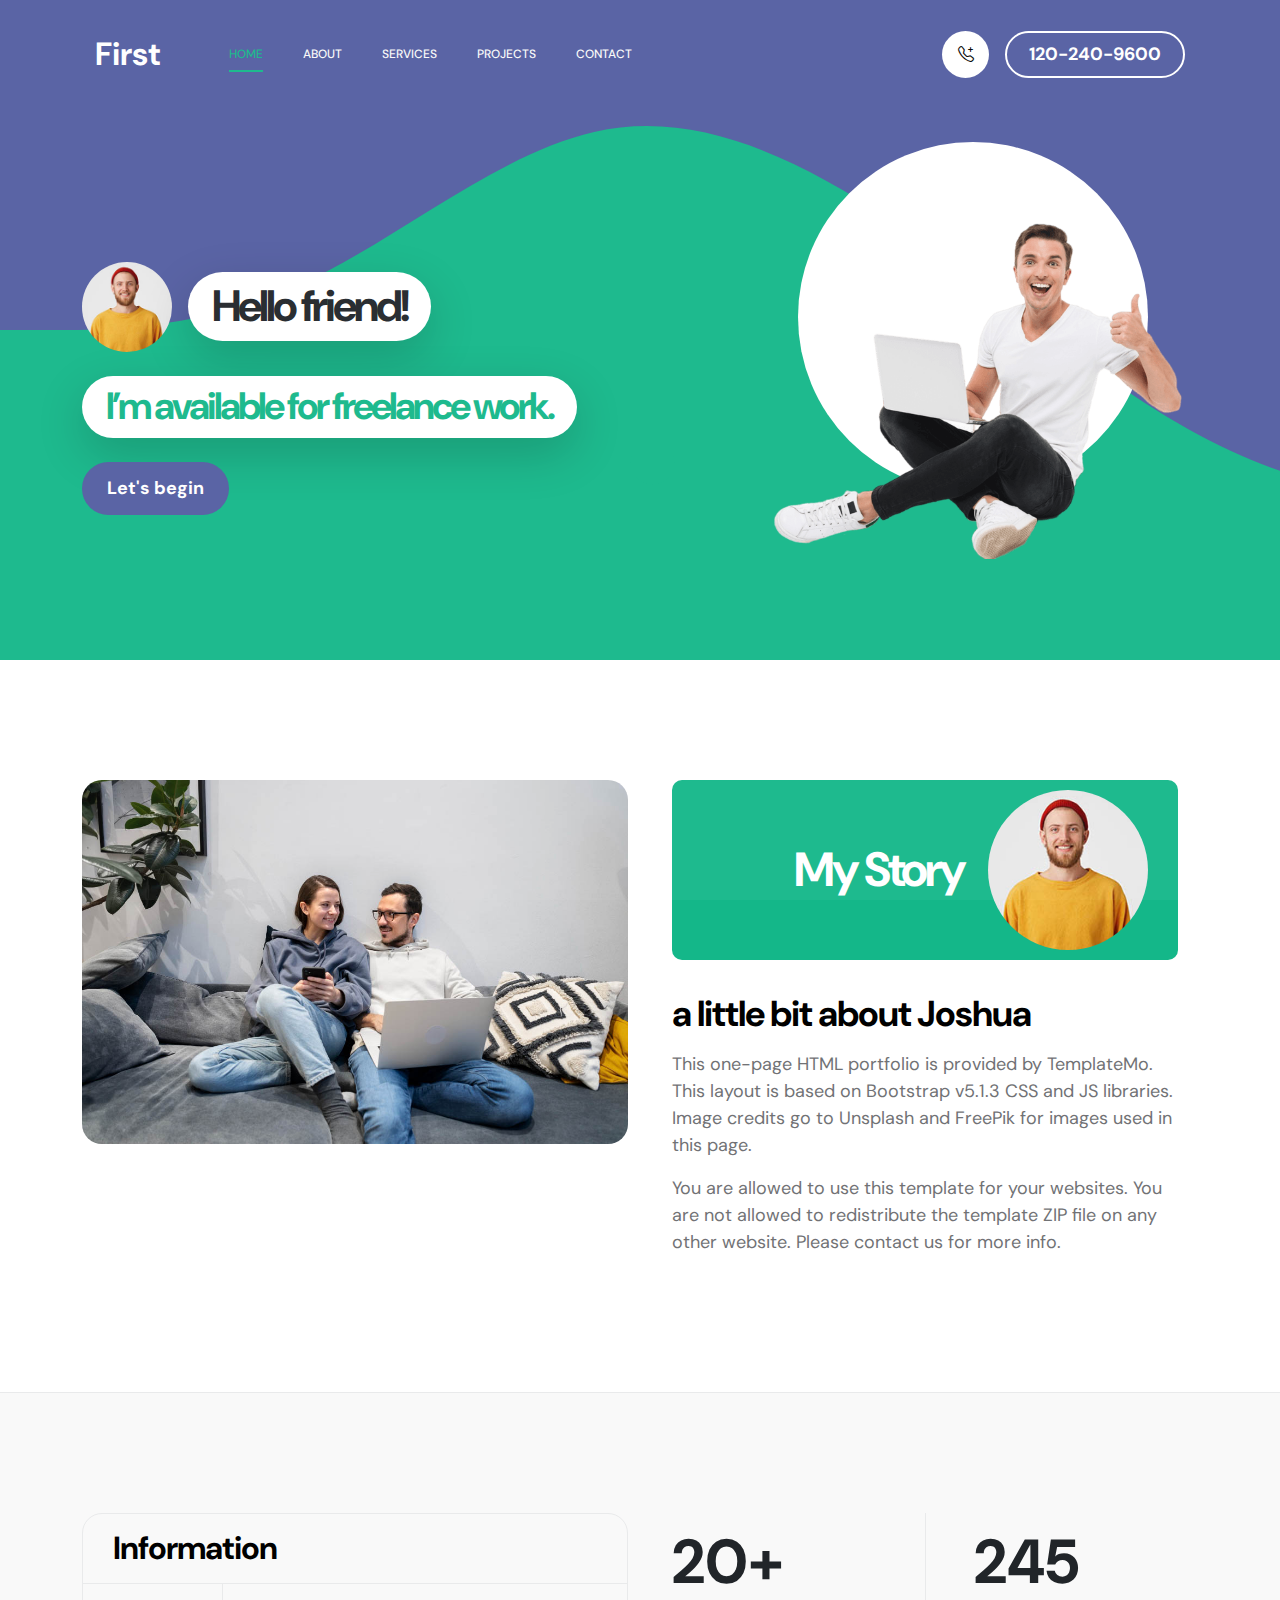
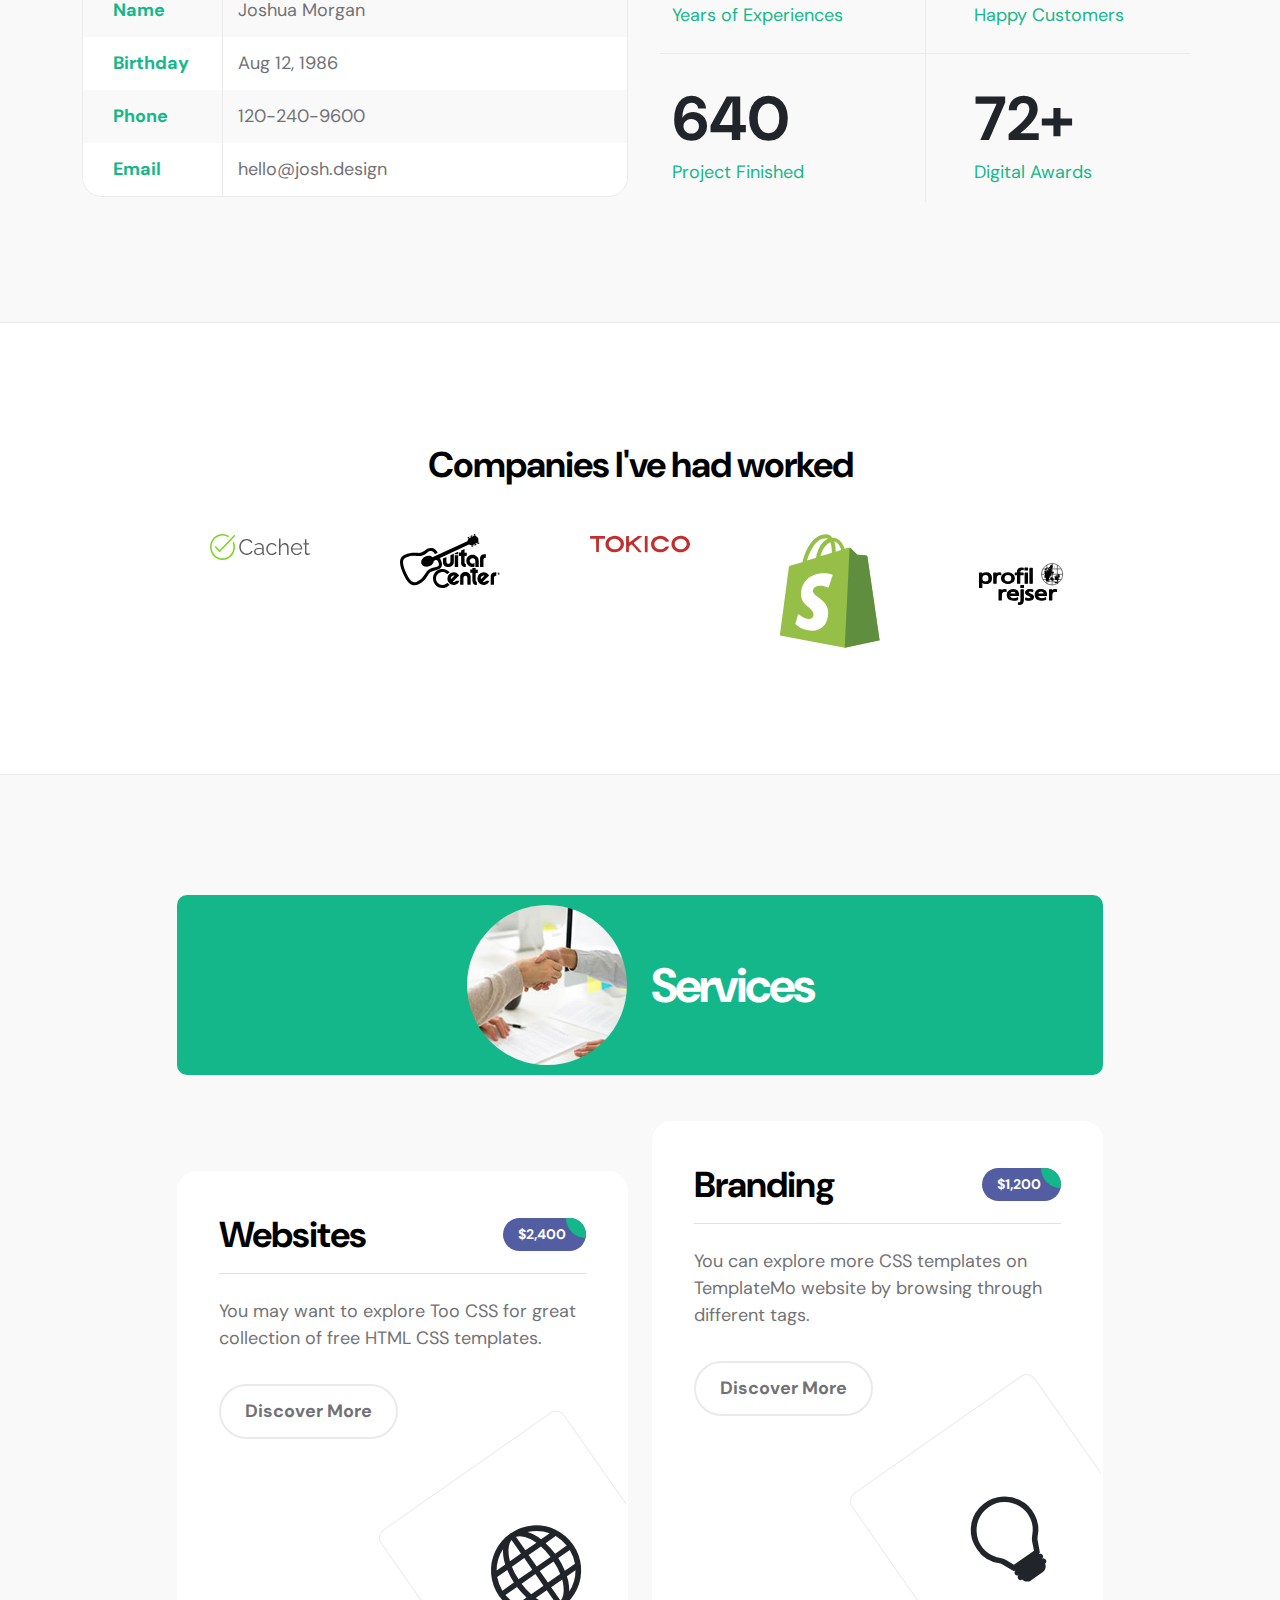
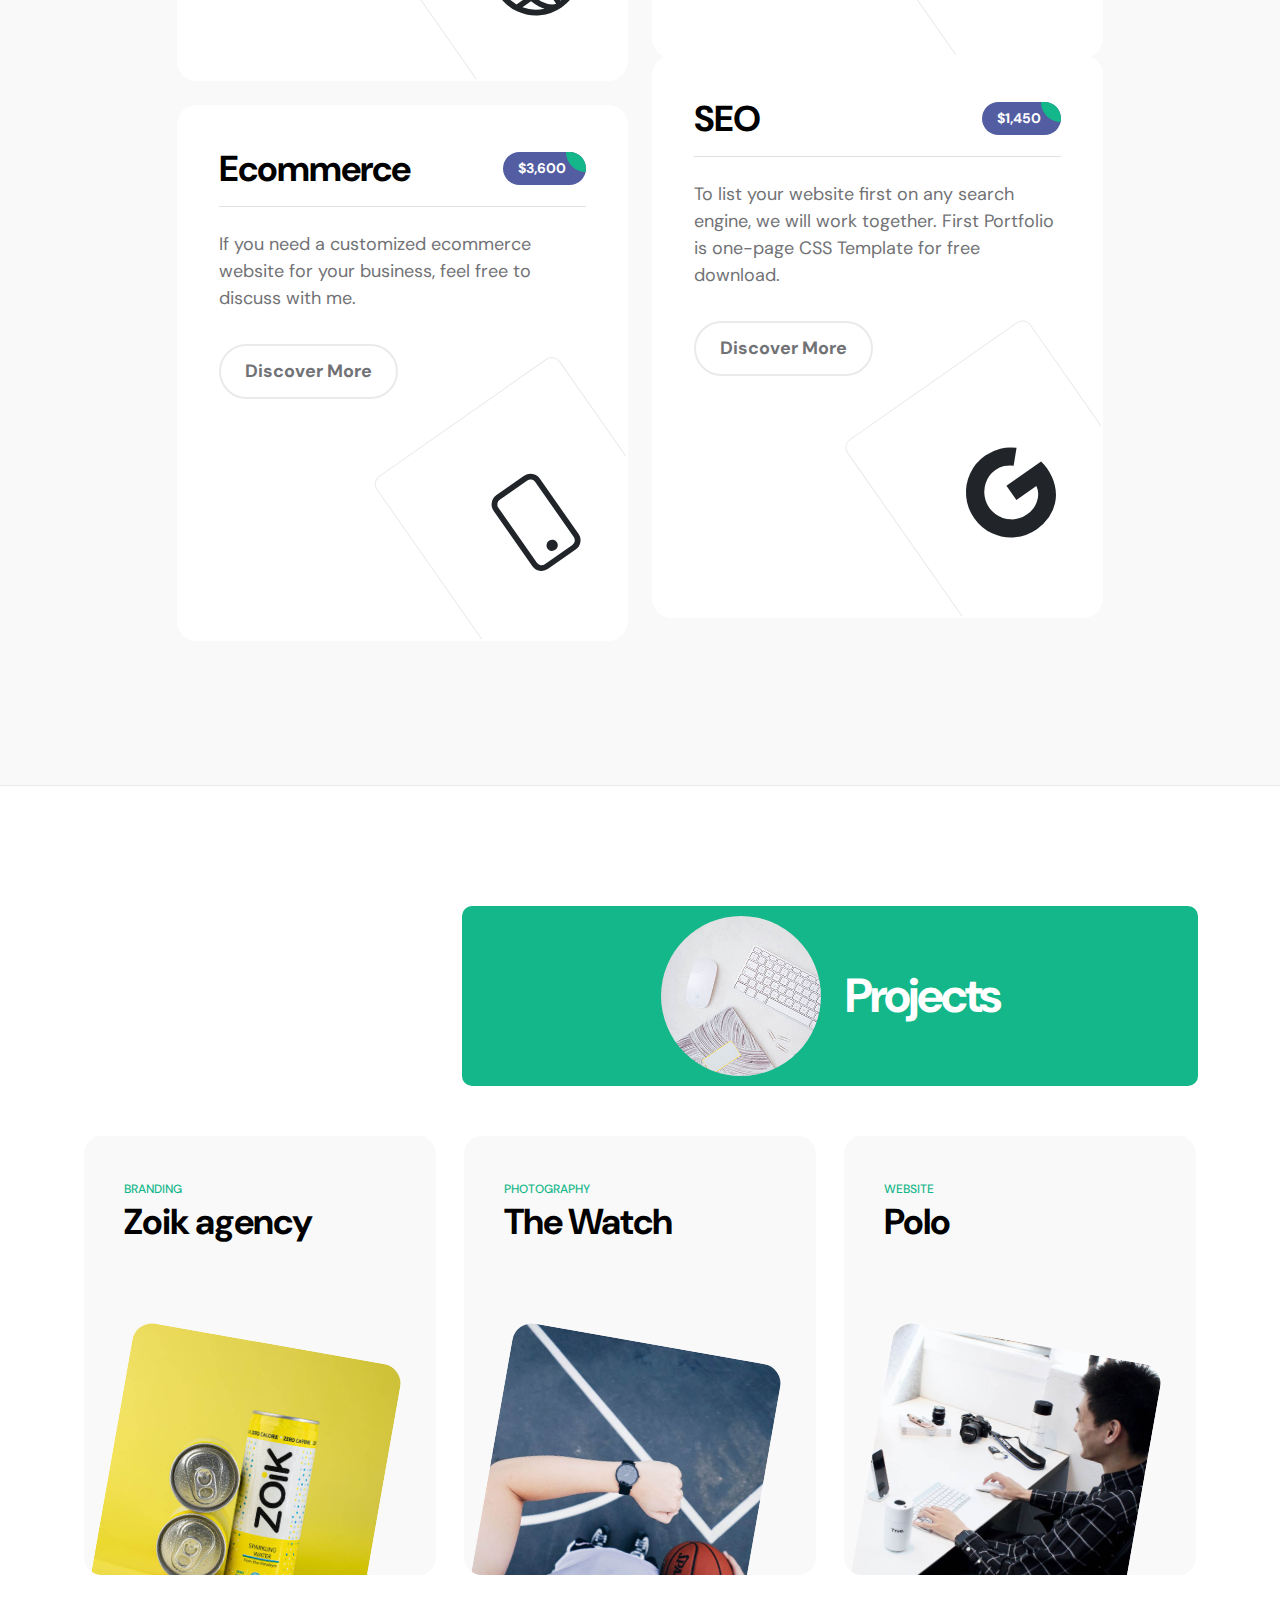
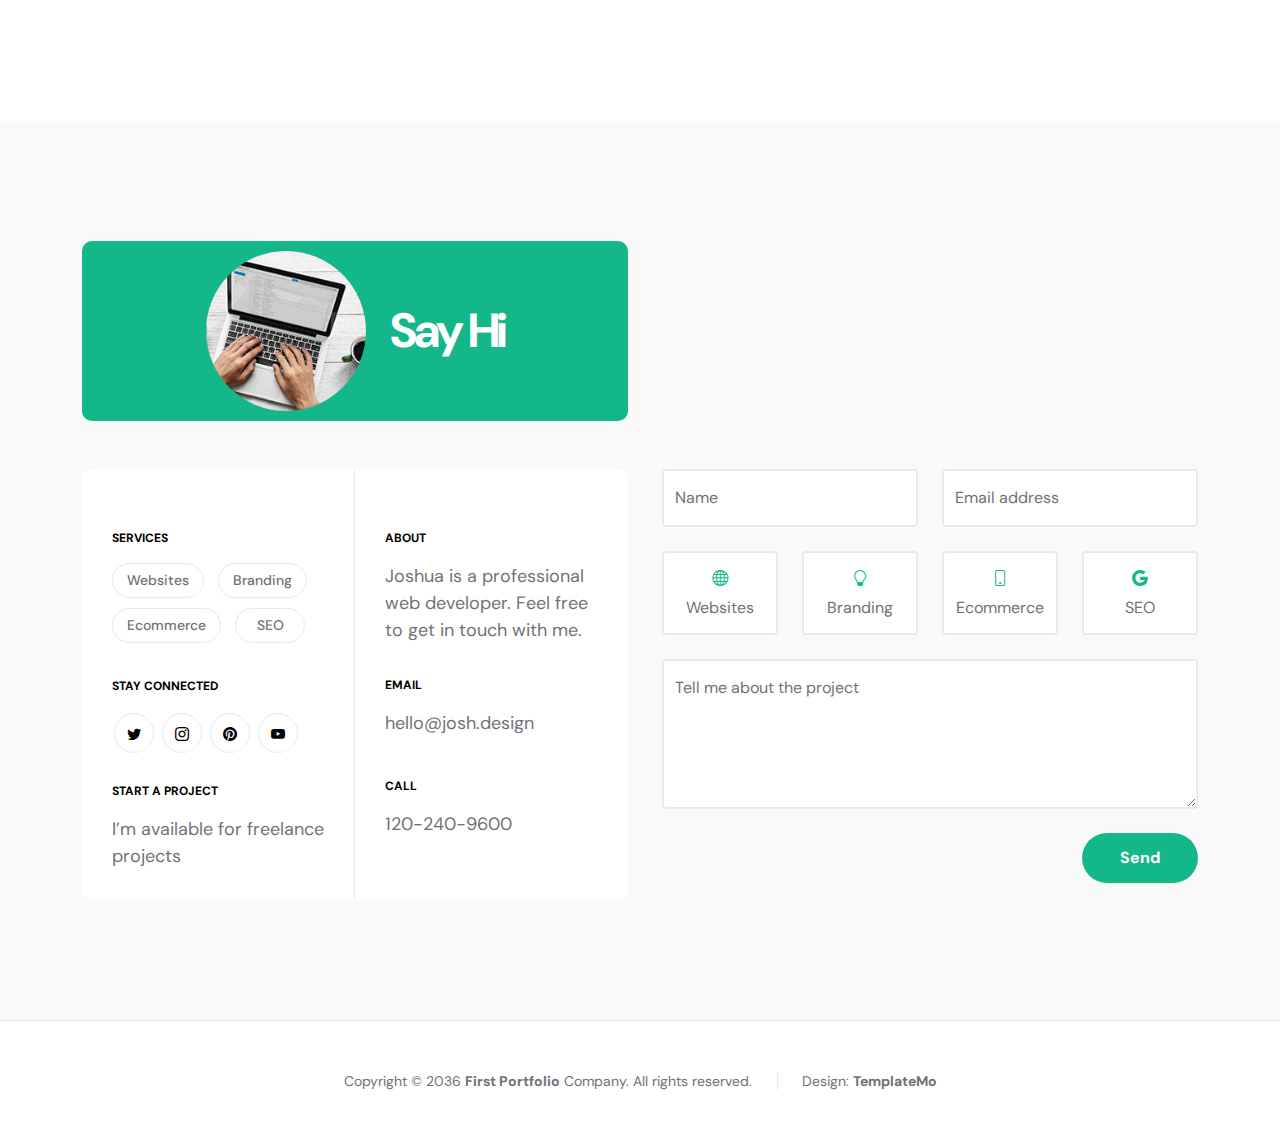
==== index.html @ 058a1290 "initial push" ====
<!doctype html>
<html lang="en">
    <head>
        <meta charset="utf-8">
        <meta name="viewport" content="width=device-width, initial-scale=1">

        <meta name="description" content="">
        <meta name="author" content="TemplateMo">

        <title>First Portfolio Bootstrap 5 Theme</title>

        <!-- CSS FILES -->
        <link rel="preconnect" href="https://fonts.googleapis.com">
        
        <link rel="preconnect" href="https://fonts.gstatic.com" crossorigin>
        
        <link href="https://fonts.googleapis.com/css2?family=DM+Sans:wght@400;500;700&display=swap" rel="stylesheet">

        <link href="css/bootstrap.min.css" rel="stylesheet">

        <link href="css/bootstrap-icons.css" rel="stylesheet">

        <link href="css/magnific-popup.css" rel="stylesheet">

        <link href="css/templatemo-first-portfolio-style.css" rel="stylesheet">
        
<!--

TemplateMo 578 First Portfolio

https://templatemo.com/tm-578-first-portfolio

-->
    </head>
    
    <body>

        <section class="preloader">
            <div class="spinner">
                <span class="spinner-rotate"></span>    
            </div>
        </section>

        <nav class="navbar navbar-expand-lg">
            <div class="container">

                <button class="navbar-toggler" type="button" data-bs-toggle="collapse" data-bs-target="#navbarNav" aria-controls="navbarNav" aria-expanded="false" aria-label="Toggle navigation">
                    <span class="navbar-toggler-icon"></span>
                </button>

                <a href="index.html" class="navbar-brand mx-auto mx-lg-0">First</a>

                <div class="d-flex align-items-center d-lg-none">
                    <i class="navbar-icon bi-telephone-plus me-3"></i>
                    <a class="custom-btn btn" href="#section_5">
                        120-240-9600
                    </a>
                </div>

                <div class="collapse navbar-collapse" id="navbarNav">
                    <ul class="navbar-nav ms-lg-5">
                        <li class="nav-item">
                            <a class="nav-link click-scroll" href="#section_1">Home</a>
                        </li>

                        <li class="nav-item">
                            <a class="nav-link click-scroll" href="#section_2">About</a>
                        </li>

                        <li class="nav-item">
                            <a class="nav-link click-scroll" href="#section_3">Services</a>
                        </li>

                        <li class="nav-item">
                            <a class="nav-link click-scroll" href="#section_4">Projects</a>
                        </li>

                        <li class="nav-item">
                            <a class="nav-link click-scroll" href="#section_5">Contact</a>
                        </li>
                    </ul>

                    <div class="d-lg-flex align-items-center d-none ms-auto">
                        <i class="navbar-icon bi-telephone-plus me-3"></i>
                        <a class="custom-btn btn" href="#section_5">
                            120-240-9600
                        </a>
                    </div>
                </div>

            </div>
        </nav>

        <main>

            <section class="hero d-flex justify-content-center align-items-center" id="section_1">
                <div class="container">
                    <div class="row">

                        <div class="col-lg-7 col-12">
                            <div class="hero-text">
                                <div class="hero-title-wrap d-flex align-items-center mb-4">
                                    <img src="images/happy-bearded-young-man.jpg" class="avatar-image avatar-image-large img-fluid" alt="">

                                    <h1 class="hero-title ms-3 mb-0">Hello friend!</h1>
                                </div>

                                <h2 class="mb-4">I’m available for freelance work.</h2>
                                <p class="mb-4"><a class="custom-btn btn custom-link" href="#section_2">Let's begin</a></p>
                            </div>
                        </div>

                        <div class="col-lg-5 col-12 position-relative">
                            <div class="hero-image-wrap"></div>
                            <img src="images/portrait-happy-excited-man-holding-laptop-computer.png" class="hero-image img-fluid" alt="">
                        </div>

                    </div>
                </div>

                <svg xmlns="http://www.w3.org/2000/svg" viewBox="0 0 1440 320"><path fill="#535da1" fill-opacity="1" d="M0,160L24,160C48,160,96,160,144,138.7C192,117,240,75,288,64C336,53,384,75,432,106.7C480,139,528,181,576,208C624,235,672,245,720,240C768,235,816,213,864,186.7C912,160,960,128,1008,133.3C1056,139,1104,181,1152,202.7C1200,224,1248,224,1296,197.3C1344,171,1392,117,1416,90.7L1440,64L1440,0L1416,0C1392,0,1344,0,1296,0C1248,0,1200,0,1152,0C1104,0,1056,0,1008,0C960,0,912,0,864,0C816,0,768,0,720,0C672,0,624,0,576,0C528,0,480,0,432,0C384,0,336,0,288,0C240,0,192,0,144,0C96,0,48,0,24,0L0,0Z"></path></svg>
            </section>


            <section class="about section-padding" id="section_2">
                <div class="container">
                    <div class="row">

                        <div class="col-lg-6 col-12">
                            <img src="images/couple-working-from-home-together-sofa.jpg" class="about-image img-fluid" alt="">
                        </div>

                        <div class="col-lg-6 col-12 mt-5 mt-lg-0">
                            <div class="about-thumb">

                                <div class="section-title-wrap d-flex justify-content-end align-items-center mb-4">
                                    <h2 class="text-white me-4 mb-0">My Story</h2>

                                    <img src="images/happy-bearded-young-man.jpg" class="avatar-image img-fluid" alt="">
                                </div>

                                <h3 class="pt-2 mb-3">a little bit about Joshua</h3>

                                <p>This one-page HTML portfolio is provided by <a href="https://templatemo.com" target="_blank">TemplateMo</a>. This layout is based on Bootstrap v5.1.3 CSS and JS libraries. Image credits go to <a href="https://unsplash.com" target="_blank">Unsplash</a> and <a href="https://freepik.com" target="_blank">FreePik</a> for images used in this page.</p>

                                <p>You are allowed to use this template for your websites. You are not allowed to redistribute the template ZIP file on any other website. Please <a href="https://templatemo.com/contact" target="_blank">contact us</a> for more info.</p>
                            </div>
                        </div>

                    </div>
                </div>
            </section>

            <section class="featured section-padding">
                <div class="container">
                    <div class="row">

                        <div class="col-lg-6 col-12">
                            <div class="profile-thumb">
                                <div class="profile-title">
                                    <h4 class="mb-0">Information</h4>
                                </div>

                                <div class="profile-body">
                                    <p>
                                        <span class="profile-small-title">Name</span> 
                                        <span>Joshua Morgan</span>
                                    </p>

                                    <p>
                                        <span class="profile-small-title">Birthday</span> 
                                        <span>Aug 12, 1986</span>
                                    </p>

                                    <p>
                                        <span class="profile-small-title">Phone</span> 
                                         <span><a href="tel: 305-240-9671">120-240-9600</a></span>
                                    </p>

                                    <p>
                                        <span class="profile-small-title">Email</span> 
                                        <span><a href="mailto:hello@josh.design">hello@josh.design</a></span>
                                    </p>
                                </div>
                            </div>
                        </div>

                        <div class="col-lg-6 col-12 mt-5 mt-lg-0">
                            <div class="about-thumb">
                                <div class="row">
                                    <div class="col-lg-6 col-6 featured-border-bottom py-2">
                                        <strong class="featured-numbers">20+</strong>

                                        <p class="featured-text">Years of Experiences</p>
                                    </div>

                                    <div class="col-lg-6 col-6 featured-border-start featured-border-bottom ps-5 py-2">
                                        <strong class="featured-numbers">245</strong>

                                        <p class="featured-text">Happy Customers</p>
                                    </div>

                                    <div class="col-lg-6 col-6 pt-4">
                                        <strong class="featured-numbers">640</strong>

                                        <p class="featured-text">Project Finished</p>
                                    </div>

                                    <div class="col-lg-6 col-6 featured-border-start ps-5 pt-4">
                                        <strong class="featured-numbers">72+</strong>

                                        <p class="featured-text">Digital Awards</p>
                                    </div>
                                </div>
                            </div>
                        </div>

                    </div>
                </div>
            </section>


            <section class="clients section-padding">
                <div class="container">
                    <div class="row align-items-center">

                        <div class="col-lg-12 col-12">
                            <h3 class="text-center mb-5">Companies I've had worked</h3>
                        </div>

                        <div class="col-lg-2 col-4 ms-auto clients-item-height">
                            <img src="images/clients/cachet.svg" class="clients-image img-fluid" alt="">
                        </div>

                        <div class="col-lg-2 col-4 clients-item-height">
                            <img src="images/clients/guitar-center.svg" class="clients-image img-fluid" alt="">
                        </div>

                        <div class="col-lg-2 col-4 clients-item-height">
                            <img src="images/clients/tokico.svg" class="clients-image img-fluid" alt="">
                        </div>

                        <div class="col-lg-2 col-4 clients-item-height">
                            <img src="images/clients/shopify.svg" class="clients-image img-fluid" alt="">
                        </div>

                        <div class="col-lg-2 col-4 me-auto clients-item-height">
                            <img src="images/clients/profil-rejser.svg" class="clients-image img-fluid" alt="">
                        </div>

                    </div>
                </div>
            </section>


            <section class="services section-padding" id="section_3">
                <div class="container">
                    <div class="row">

                        <div class="col-lg-10 col-12 mx-auto">
                            <div class="section-title-wrap d-flex justify-content-center align-items-center mb-5">
                                <img src="images/handshake-man-woman-after-signing-business-contract-closeup.jpg" class="avatar-image img-fluid" alt="">

                                <h2 class="text-white ms-4 mb-0">Services</h2>
                            </div>

                            <div class="row pt-lg-5">
                                <div class="col-lg-6 col-12">
                                    <div class="services-thumb">
                                        <div class="d-flex flex-wrap align-items-center border-bottom mb-4 pb-3">
                                            <h3 class="mb-0">Websites</h3>

                                            <div class="services-price-wrap ms-auto">
                                                <p class="services-price-text mb-0">$2,400</p>
                                                <div class="services-price-overlay"></div>
                                            </div>
                                        </div>

                                        <p>You may want to explore Too CSS for great collection of free HTML CSS templates.</p>

                                        <a href="#" class="custom-btn custom-border-btn btn mt-3">Discover More</a>

                                        <div class="services-icon-wrap d-flex justify-content-center align-items-center">
                                            <i class="services-icon bi-globe"></i>
                                        </div>
                                    </div>
                                </div>

                                <div class="col-lg-6 col-12">
                                    <div class="services-thumb services-thumb-up">
                                        <div class="d-flex flex-wrap align-items-center border-bottom mb-4 pb-3">
                                            <h3 class="mb-0">Branding</h3>

                                            <div class="services-price-wrap ms-auto">
                                                <p class="services-price-text mb-0">$1,200</p>
                                                <div class="services-price-overlay"></div>
                                            </div>
                                        </div>

                                        <p>You can explore more CSS templates on TemplateMo website by browsing through different tags.</p>

                                        <a href="#" class="custom-btn custom-border-btn btn mt-3">Discover More</a>

                                        <div class="services-icon-wrap d-flex justify-content-center align-items-center">
                                            <i class="services-icon bi-lightbulb"></i>
                                        </div>
                                    </div>
                                </div>

                                <div class="col-lg-6 col-12">
                                    <div class="services-thumb">
                                        <div class="d-flex flex-wrap align-items-center border-bottom mb-4 pb-3">
                                            <h3 class="mb-0">Ecommerce</h3>

                                            <div class="services-price-wrap ms-auto">
                                                <p class="services-price-text mb-0">$3,600</p>
                                                <div class="services-price-overlay"></div>
                                            </div>
                                        </div>

                                        <p>If you need a customized ecommerce website for your business, feel free to discuss with me.</p>

                                        <a href="#" class="custom-btn custom-border-btn btn mt-3">Discover More</a>

                                        <div class="services-icon-wrap d-flex justify-content-center align-items-center">
                                            <i class="services-icon bi-phone"></i>
                                        </div>
                                    </div>
                                </div>

                                <div class="col-lg-6 col-12">
                                    <div class="services-thumb services-thumb-up">
                                        <div class="d-flex flex-wrap align-items-center border-bottom mb-4 pb-3">
                                            <h3 class="mb-0">SEO</h3>

                                            <div class="services-price-wrap ms-auto">
                                                <p class="services-price-text mb-0">$1,450</p>
                                                <div class="services-price-overlay"></div>
                                            </div>
                                        </div>

                                        <p>To list your website first on any search engine, we will work together. First Portfolio is one-page CSS Template for free download.</p>

                                        <a href="#" class="custom-btn custom-border-btn btn mt-3">Discover More</a>

                                        <div class="services-icon-wrap d-flex justify-content-center align-items-center">
                                            <i class="services-icon bi-google"></i>
                                        </div>
                                    </div>
                                </div>
                            </div>
                        </div>
                    </div>
                </div>
            </section>


            <section class="projects section-padding" id="section_4">
                <div class="container">
                    <div class="row">

                        <div class="col-lg-8 col-md-8 col-12 ms-auto">
                            <div class="section-title-wrap d-flex justify-content-center align-items-center mb-4">
                                <img src="images/white-desk-work-study-aesthetics.jpg" class="avatar-image img-fluid" alt="">

                                <h2 class="text-white ms-4 mb-0">Projects</h2>
                            </div>
                        </div>

                        <div class="clearfix"></div>

                        <div class="col-lg-4 col-md-6 col-12">
                            <div class="projects-thumb">
                                <div class="projects-info">
                                    <small class="projects-tag">Branding</small>

                                    <h3 class="projects-title">Zoik agency</h3>
                                </div>

                                <a href="images/projects/nikhil-KO4io-eCAXA-unsplash.jpg" class="popup-image">
                                    <img src="images/projects/nikhil-KO4io-eCAXA-unsplash.jpg" class="projects-image img-fluid" alt="">
                                </a>
                            </div>
                        </div>

                        <div class="col-lg-4 col-md-6 col-12">
                            <div class="projects-thumb">
                                <div class="projects-info">
                                    <small class="projects-tag">Photography</small>

                                    <h3 class="projects-title">The Watch</h3>
                                </div>

                                <a href="images/projects/the-5th-IQYR7N67dhM-unsplash.jpg" class="popup-image">
                                    <img src="images/projects/the-5th-IQYR7N67dhM-unsplash.jpg" class="projects-image img-fluid" alt="">
                                </a>
                            </div>
                        </div>

                        <div class="col-lg-4 col-md-6 col-12">
                            <div class="projects-thumb">
                                <div class="projects-info">
                                    <small class="projects-tag">Website</small>

                                    <h3 class="projects-title">Polo</h3>
                                </div>

                                <a href="images/projects/true-agency-9Bjog5FZ-oc-unsplash.jpg" class="popup-image">
                                    <img src="images/projects/true-agency-9Bjog5FZ-oc-unsplash.jpg" class="projects-image img-fluid" alt="">
                                </a>
                            </div>
                        </div>

                    </div>
                </div>
            </section>

            <section class="contact section-padding" id="section_5">
                    <div class="container">
                        <div class="row">

                            <div class="col-lg-6 col-md-8 col-12">
                                <div class="section-title-wrap d-flex justify-content-center align-items-center mb-5">
                                    <img src="images/aerial-view-man-using-computer-laptop-wooden-table.jpg" class="avatar-image img-fluid" alt="">

                                    <h2 class="text-white ms-4 mb-0">Say Hi</h2>
                                </div>
                            </div>

                            <div class="clearfix"></div>

                            <div class="col-lg-3 col-md-6 col-12 pe-lg-0">
                                <div class="contact-info contact-info-border-start d-flex flex-column">
                                    <strong class="site-footer-title d-block mb-3">Services</strong>

                                    <ul class="footer-menu">
                                        <li class="footer-menu-item"><a href="#" class="footer-menu-link">Websites</a></li>

                                        <li class="footer-menu-item"><a href="#" class="footer-menu-link">Branding</a></li>

                                        <li class="footer-menu-item"><a href="#" class="footer-menu-link">Ecommerce</a></li>

                                        <li class="footer-menu-item"><a href="#" class="footer-menu-link">SEO</a></li>
                                    </ul>

                                    <strong class="site-footer-title d-block mt-4 mb-3">Stay connected</strong>

                                    <ul class="social-icon">
                                        <li class="social-icon-item"><a href="https://twitter.com/minthu" class="social-icon-link bi-twitter"></a></li>

                                        <li class="social-icon-item"><a href="#" class="social-icon-link bi-instagram"></a></li>

                                        <li class="social-icon-item"><a href="#" class="social-icon-link bi-pinterest"></a></li>

                                        <li class="social-icon-item"><a href="https://www.youtube.com/templatemo" class="social-icon-link bi-youtube"></a></li>
                                    </ul>

                                    <strong class="site-footer-title d-block mt-4 mb-3">Start a project</strong>

                                    <p class="mb-0">I’m available for freelance projects</p>
                                </div>
                            </div>

                            <div class="col-lg-3 col-md-6 col-12 ps-lg-0">
                                <div class="contact-info d-flex flex-column">
                                    <strong class="site-footer-title d-block mb-3">About</strong>

                                    <p class="mb-2">
                                        Joshua is a professional web developer. Feel free to get in touch with me.
                              </p>

                                    <strong class="site-footer-title d-block mt-4 mb-3">Email</strong>

                                    <p>
                                        <a href="mailto:hello@josh.design">
                                            hello@josh.design
                                        </a>
                                    </p>

                                    <strong class="site-footer-title d-block mt-4 mb-3">Call</strong>

                                    <p class="mb-0">
                                        <a href="tel: 120-240-9600">
                                            120-240-9600
                                        </a>
                                    </p>
                                </div>
                            </div>

                            <div class="col-lg-6 col-12 mt-5 mt-lg-0">
                                <form action="#" method="get" class="custom-form contact-form" role="form">
                                    <div class="row">
                                        <div class="col-lg-6 col-md-6 col-12">
                                            <div class="form-floating">
                                                <input type="text" name="name" id="name" class="form-control" placeholder="Name" required="">
                                                
                                                <label for="floatingInput">Name</label>
                                            </div>
                                        </div>

                                        <div class="col-lg-6 col-md-6 col-12"> 
                                            <div class="form-floating">
                                                <input type="email" name="email" id="email" pattern="[^ @]*@[^ @]*" class="form-control" placeholder="Email address" required="">
                                                
                                                <label for="floatingInput">Email address</label>
                                            </div>
                                        </div>

                                        <div class="col-lg-3 col-md-6 col-6">
                                            <div class="form-check form-check-inline">
                                                <input name="website" type="checkbox" class="form-check-input" id="inlineCheckbox1" value="1">

                                                <label class="form-check-label" for="inlineCheckbox1">
                                                    <i class="bi-globe form-check-icon"></i>
                                                    <span class="form-check-label-text">Websites</span>
                                                </label>
                                          </div>
                                        </div>

                                        <div class="col-lg-3 col-md-6 col-6">
                                            <div class="form-check form-check-inline">
                                                <input name="branding" type="checkbox" class="form-check-input" id="inlineCheckbox2" value="1">

                                                <label class="form-check-label" for="inlineCheckbox2">
                                                    <i class="bi-lightbulb form-check-icon"></i>
                                                    <span class="form-check-label-text">Branding</span>
                                                </label>
                                            </div>
                                        </div>

                                        <div class="col-lg-3 col-md-6 col-6">
                                            <div class="form-check form-check-inline">
                                                <input name="ecommerce" type="checkbox" class="form-check-input" id="inlineCheckbox3" value="1">

                                                <label class="form-check-label" for="inlineCheckbox3">
                                                    <i class="bi-phone form-check-icon"></i>
                                                    <span class="form-check-label-text">Ecommerce</span>
                                                </label>
                                            </div>
                                        </div>

                                        <div class="col-lg-3 col-md-6 col-6">
                                            <div class="form-check form-check-inline me-0">
                                                <input name="seo" type="checkbox" class="form-check-input" id="inlineCheckbox4" value="1">

                                                <label class="form-check-label" for="inlineCheckbox4">
                                                    <i class="bi-google form-check-icon"></i>
                                                    <span class="form-check-label-text">SEO</span>
                                                </label>
                                            </div>
                                        </div>

                                        <div class="col-lg-12 col-12">
                                            <div class="form-floating">
                                                <textarea class="form-control" id="message" name="message" placeholder="Tell me about the project"></textarea>
                                                
                                                <label for="floatingTextarea">Tell me about the project</label>
                                            </div>
                                        </div>

                                        <div class="col-lg-3 col-12 ms-auto">
                                            <button type="submit" class="form-control">Send</button>
                                        </div>

                                    </div>
                                </form>
                            </div>

                        </div>
                    </div>
                </div>
            </section>

        </main>

        <footer class="site-footer">
            <div class="container">
                <div class="row">

                    <div class="col-lg-12 col-12">
                        <div class="copyright-text-wrap">
                            <p class="mb-0">
                                <span class="copyright-text">Copyright © 2036 <a href="#">First Portfolio</a> Company. All rights reserved.</span>
                                Design: 
                                <a rel="sponsored" href="https://templatemo.com" target="_blank">TemplateMo</a>
                            </p>
                        </div>
                    </div>

                </div>
            </div>
        </footer>

        <!-- JAVASCRIPT FILES -->
        <script src="js/jquery.min.js"></script>
        <script src="js/bootstrap.min.js"></script>
        <script src="js/jquery.sticky.js"></script>
        <script src="js/click-scroll.js"></script>
        <script src="js/jquery.magnific-popup.min.js"></script>
        <script src="js/magnific-popup-options.js"></script>
        <script src="js/custom.js"></script>

    </body>
</html>
---- css/templatemo-first-portfolio-style.css ----
/*

TemplateMo 578 First Portfolio

https://templatemo.com/tm-578-first-portfolio

*/


/*---------------------------------------
  CUSTOM PROPERTIES ( VARIABLES )             
-----------------------------------------*/
:root {
  --white-color:                  #ffffff;
  --primary-color:                #535da1;
  --secondary-color:              #14B789;
  --section-bg-color:             #f9f9f9;
  --dark-color:                   #000000;
  --p-color:                      #717275;
  --border-color:                 #e9eaeb;
  --featured-border-color:        #727aab;

  --body-font-family:             'DM Sans', sans-serif;

  --h1-font-size:                 62px;
  --h2-font-size:                 48px;
  --h3-font-size:                 36px;
  --h4-font-size:                 32px;
  --h5-font-size:                 24px;
  --h6-font-size:                 22px;
  --p-font-size:                  18px;
  --menu-font-size:               12px;
  --copyright-font-size:          14px;

  --border-radius-large:          100px;
  --border-radius-medium:         20px;
  --border-radius-small:          10px;

  --font-weight-normal:           400;
  --font-weight-medium:           500;
  --font-weight-bold:             700;
}

body {
    background: var(--white-color);
    font-family: var(--body-font-family); 
}


/*---------------------------------------
  TYPOGRAPHY               
-----------------------------------------*/

h2,
h3,
h4,
h5,
h6 {
  color: var(--dark-color);
}

h1,
h2,
h3,
h4,
h5,
h6 {
  font-weight: var(--font-weight-bold);
  letter-spacing: -1px;
}

h1 {
  font-size: var(--h1-font-size);
  letter-spacing: -3px;
}

h2 {
  font-size: var(--h2-font-size);
  color: var(--secondary-color);
  letter-spacing: -3px;
}

h3 {
  font-size: var(--h3-font-size);
}

h4 {
  font-size: var(--h4-font-size);
}

h5 {
  font-size: var(--h5-font-size);
  line-height: normal;
}

h6 {
  font-size: var(--h6-font-size);
}

p {
  color: var(--p-color);
  font-size: var(--p-font-size);
  font-weight: var(--font-weight-normal);
}

ul li {
  color: var(--p-color);
  font-size: var(--p-font-size);
  font-weight: var(--font-weight-normal);
}

a, 
button {
  touch-action: manipulation;
  transition: all 0.3s;
}

a {
  color: var(--p-color);
  text-decoration: none;
}

a:hover {
  color: var(--secondary-color);
}

::selection {
  background: var(--secondary-color);
  color: var(--white-color);
}

::-moz-selection {
  background: var(--secondary-color);
  color: var(--white-color);
}

.section-padding {
  padding-top: 120px;
  padding-bottom: 120px;
}

b,
strong {
  font-weight: var(--font-weight-bold);
}

.section-title-wrap {
  background: var(--secondary-color);
  border-radius: var(--border-radius-small);
  padding: 10px 30px;
}


/*---------------------------------------
  AVATAR IMAGE               
-----------------------------------------*/
.avatar-image {
  border-radius: var(--border-radius-large);
  width: 160px;
  height: 160px;
  object-fit: cover;
}

.avatar-image-large {
  width: 90.4px;
  height: 90.4px;
}


/*---------------------------------------
  PRE LOADER               
-----------------------------------------*/
.preloader {
  position: fixed;
  top: 0;
  left: 0;
  width: 100%;
  height: 100%;
  z-index: 99999;
  display: flex;
  flex-flow: row nowrap;
  justify-content: center;
  align-items: center;
  background: none repeat scroll 0 0 var(--white-color);
}

.spinner {
  border: 1px solid transparent;
  border-radius: var(--border-radius-small);
  position: relative;
}

.spinner:before {
  content: '';
  box-sizing: border-box;
  position: absolute;
  top: 50%;
  left: 50%;
  width: 45px;
  height: 45px;
  margin-top: -10px;
  margin-left: -10px;
  border-radius: 50%;
  border: 1px solid var(--border-color);
  border-top-color: var(--white-color);
  animation: spinner .9s linear infinite;
}

@-webkit-@keyframes spinner {
  to {transform: rotate(360deg);
  }
}

@keyframes spinner {
  to {transform: rotate(360deg);}
}


/*---------------------------------------
  CUSTOM ICON               
-----------------------------------------*/
.navbar-icon {
  background: var(--white-color);
  border-radius: var(--border-radius-large);
  color: var(--dark-color);
  width: 47px;
  height: 47px;
  line-height: 47px;
  text-align: center;
}

.is-sticky .navbar-icon {
  background: var(--secondary-color);
  color: var(--white-color);
}

.form-check-icon {
  color: var(--secondary-color);
}


/*---------------------------------------
  CUSTOM BUTTON               
-----------------------------------------*/
.custom-btn,
.navbar .custom-btn {
  font-size: var(--p-font-size);
  font-weight: var(--font-weight-bold);
}

.navbar .custom-btn {
  background: transparent;
  border-width: 2px;
  border-style: solid;
  border-color: var(--white-color);
  color: var(--white-color);
  padding: 8px 22px;
}

.navbar .custom-btn:hover {
  background: var(--white-color);
  border-color: transparent;
  color: var(--secondary-color);
}

.custom-btn {
  background: var(--secondary-color);
  border-radius: var(--border-radius-large);
  color: var(--white-color);
  font-weight: var(--font-weight-bold);
  padding: 12px 24px;
}

.custom-btn:hover {
  background: var(--primary-color);
  box-shadow: 0 1rem 3rem rgba(0,0,0,.175);
  color: var(--white-color);
}

.custom-border-btn {
  background: transparent;
  border: 2px solid var(--border-color);
  color: var(--p-color);
}

.custom-border-btn:hover {
  background: var(--secondary-color);
  border-color: var(--secondary-color);
  color: var(--white-color);
}

.custom-link {
	background-color: var(--primary-color);
}

.custom-link:hover {
	background-color: var(--secondary-color);
}


/*---------------------------------------
  NAVIGATION              
-----------------------------------------*/
.sticky-wrapper {
  position: relative;
  z-index: 222;
  height: auto !important;
}

.is-sticky,
.is-sticky .navbar .container {
  background: var(--white-color);
  box-shadow: 0 1rem 3rem rgb(0 0 0 / 18%);
}

.is-sticky .navbar-brand,
.is-sticky .navbar-brand:hover {
  color: var(--dark-color);
}

.is-sticky .navbar-nav .nav-link {
  color: var(--p-color);
}

.is-sticky .navbar .custom-btn {
  border-color: var(--secondary-color);
  color: var(--secondary-color);
}

.is-sticky .navbar .custom-btn:hover {
  background: var(--secondary-color);
  color: var(--white-color);
}

.navbar {
  background: transparent;
  position: absolute;
  z-index: 9;
  right: 0;
  left: 0;
  transition: all 0.3s;
  padding-top: 15px;
  padding-bottom: 0;
}

.navbar .container {
  border-radius: var(--border-radius-small);
  padding: 10px 25px;
}

.navbar-brand {
  font-size: var(--h4-font-size);
  font-weight: var(--font-weight-bold);
}

.navbar-brand,
.navbar-brand:hover {
  color: var(--white-color);
}

.navbar-expand-lg .navbar-nav .nav-link {
  padding-right: 0;
  padding-left: 0;
  margin-right: 20px;
  margin-left: 20px;
}

.navbar-nav .nav-link {
  display: inline-block;
  color: var(--section-bg-color);
  font-size: var(--menu-font-size);
  font-weight: var(--font-weight-medium);
  text-transform: uppercase;
  position: relative;
  padding-top: 15px;
  padding-bottom: 15px;
}

.navbar-nav .nav-link::after {
  content: "";
  background: transparent;
  position: absolute;
  bottom: 6px;
  right: 0;
  left: 0;
  width: 100%;
  height: 2px;
}

.navbar-nav .nav-link.active::after, 
.navbar-nav .nav-link:hover::after {
  background: var(--secondary-color);
}

.navbar-nav .nav-link.active, 
.navbar-nav .nav-link:hover {
  color: var(--secondary-color);
}

.navbar-toggler {
  border: 0;
  padding: 0;
  cursor: pointer;
  margin: 0;
  width: 30px;
  height: 35px;
  outline: none;
}

.navbar-toggler:focus {
  outline: none;
  box-shadow: none;
}

.navbar-toggler[aria-expanded="true"] .navbar-toggler-icon {
  background: transparent;
}

.navbar-toggler[aria-expanded="true"] .navbar-toggler-icon:before,
.navbar-toggler[aria-expanded="true"] .navbar-toggler-icon:after {
  transition: top 300ms 50ms ease, -webkit-transform 300ms 350ms ease;
  transition: top 300ms 50ms ease, transform 300ms 350ms ease;
  transition: top 300ms 50ms ease, transform 300ms 350ms ease, -webkit-transform 300ms 350ms ease;
  top: 0;
}

.navbar-toggler[aria-expanded="true"] .navbar-toggler-icon:before {
  transform: rotate(45deg);
}

.navbar-toggler[aria-expanded="true"] .navbar-toggler-icon:after {
  transform: rotate(-45deg);
}

.navbar-toggler .navbar-toggler-icon {
  background: var(--white-color);
  transition: background 10ms 300ms ease;
  display: block;
  width: 30px;
  height: 2px;
  position: relative;
}

.navbar-toggler .navbar-toggler-icon:before,
.navbar-toggler .navbar-toggler-icon:after {
  transition: top 300ms 350ms ease, -webkit-transform 300ms 50ms ease;
  transition: top 300ms 350ms ease, transform 300ms 50ms ease;
  transition: top 300ms 350ms ease, transform 300ms 50ms ease, -webkit-transform 300ms 50ms ease;
  position: absolute;
  right: 0;
  left: 0;
  background: var(--white-color);
  width: 30px;
  height: 2px;
  content: '';
}

.navbar-toggler .navbar-toggler-icon::before {
  top: -8px;
}

.navbar-toggler .navbar-toggler-icon::after {
  top: 8px;
}


/*---------------------------------------
  HERO              
-----------------------------------------*/
.hero {
  background: var(--secondary-color);
  position: relative;
  overflow: hidden;
  padding-top: 330px;
  padding-bottom: 330px;
}

@media  screen and (min-width: 991px) {
  .hero {
    height: 60vh;
  }
}

.hero-title,
.hero h2 {
  background: var(--white-color);
  box-shadow: 0 1rem 3rem rgba(0,0,0,.175);
  border-radius: var(--border-radius-large);
  display: inline-block;
  padding: 8px 24px;
}

.hero-title {
	font-size: 44px;
}

.hero h2 {
	font-size: 38px;
}

.hero-text {
  position: relative;
  z-index: 22;
  top: 70px;
}

.hero-image-wrap {
  background: var(--white-color);
  border-radius: 100%;
  width: 350px;
  height: 350px;
  position: absolute;
  z-index: 22;
  top: -50px;
  right: 0;
  left: 0;
  margin: auto;
  pointer-events: none;
}

.hero-image {
  position: absolute;
  z-index: 22;
  top: 0;
  width: 100%;
  min-width: 550px;
}

.hero svg {
  position: absolute;
  z-index: 2;
  bottom: 0;
  right: 0;
  left: 0;
  overflow: hidden;
  height: 100%;
  pointer-events: none;
}


/*---------------------------------------
  ABOUT              
-----------------------------------------*/
.profile-thumb {
  border: 1px solid var(--border-color);
  border-radius: var(--border-radius-medium);
  position: relative;
  overflow: hidden;
}

.profile-title {
  border-bottom: 1px solid var(--border-color);
  padding: 15px 30px;
}

.profile-small-title {
  border-right: 1px solid var(--border-color);
  color: var(--secondary-color);
  font-weight: var(--font-weight-bold);
  min-width: 140px;
  margin-right: 10px;
  padding: 13px 30px;
  display: inline-block;
}

.profile-body p {
  margin-bottom: 0;
}

.profile-body p:nth-of-type(even) {
  background: var(--white-color);
}

.about-image {
  border-radius: var(--border-radius-medium);
}

.about-thumb {
  padding-right: 20px;
  padding-left: 20px;
}


/*---------------------------------------
  FEATURED              
-----------------------------------------*/
.featured-numbers {
  font-size: var(--h1-font-size);
  line-height: normal;
  display: block;
}

.featured-text {
  color: var(--secondary-color);
}

.featured-border-bottom {
  border-bottom: 1px solid var(--border-color);
}

.featured-border-start {
  border-left: 1px solid var(--border-color);
}


/*---------------------------------------
  CLIENTS              
-----------------------------------------*/

.clients-item-height {
	height: 120px;
}

.clients-image {
  display: block;
  max-width: 100px;
  margin: auto;
  transition: all ease 0.2s;
}

.clients-image:hover {
  transform: scale(1.3);
}


/*---------------------------------------
  SERVICES              
-----------------------------------------*/
.services,
.featured {
  background: var(--section-bg-color);
  border-top: 1px solid var(--border-color);
  border-bottom: 1px solid var(--border-color);
}

.services-thumb {
  background: var(--white-color);
  border: 2px solid transparent;
  border-radius: var(--border-radius-medium);
  position: relative;
  overflow: hidden;
  margin-bottom: 24px;
  padding: 40px 40px 240px 40px;
  transition: all 0.5s;
}

.services-thumb-up {
  position: relative;
  bottom: 50px;
  margin-bottom: -50px;
}

.services-thumb:hover {
  border: 2px solid var(--secondary-color);
  box-shadow: 0 1rem 3rem rgba(0,0,0,.175);
}

.services-thumb:hover .services-icon-wrap {
  background: var(--secondary-color);
  border-color: var(--secondary-color);
  color: var(--white-color);
}

.services-icon-wrap {
  border: 1px solid var(--border-color);
  border-radius: var(--border-radius-small);
  position: absolute;
  bottom: 0;
  right: 0;
  width: 50%;
  height: 55%;
  transform: rotate(-35deg) translateY(55px);
  transition: all ease 0.5s;
}

.services-icon {
  font-size: 90px;
  position: relative;
  bottom: 15px;
}

.services-thumb:hover .services-price-wrap {
  background: var(--secondary-color);
}

.services-thumb:hover .services-price-overlay {
  background: var(--primary-color);
}

.services-price-wrap {
  background: var(--primary-color);
  border-radius: var(--border-radius-medium);
  position: relative;
  overflow: hidden;
  padding: 6px 20px 6px 15px;
  transition: all ease 0.5s;
}

.services-price-text {
  color: var(--white-color);
  font-size: var(--copyright-font-size);
  font-weight: var(--font-weight-bold);
}

.services-price-overlay {
  background: var(--secondary-color);
  border-bottom-left-radius: 100%;
  position: absolute;
  top: 0;
  right: 0;
  width: 20px;
  height: 20px;
  pointer-events: none;
}


/*---------------------------------------
  PROJECTS              
-----------------------------------------*/
.projects-thumb {
  background: var(--section-bg-color);
  border: 2px solid var(--white-color);
  border-radius: var(--border-radius-medium);
  position: relative;
  overflow: hidden;
  margin-top: 24px;
  margin-bottom: 24px;
  padding: 40px;
  transition: all ease 0.5s;
}

.projects-thumb:hover {
  border-color: var(--secondary-color);
}

.projects-thumb:hover .projects-image,
.projects-thumb:focus .projects-image {
  transform: rotate(0) translateY(0);
}

.projects-thumb .popup-image {
  display: block;
  width: 100%;
  height: 100%;
}

.projects-image {
  border-radius: var(--border-radius-medium);
  display: block;
  width: 100%;
  transform: rotate(10deg) translateY(80px);
  transition: all ease 0.5s;
}

.projects-title {
  margin-bottom: 20px;
}

.projects-tag {
  font-size: var(--menu-font-size);
  font-weight: var(--font-weight-medium);
  color: var(--secondary-color);
  text-transform: uppercase;
  margin-bottom: 5px;
}


/*---------------------------------------
  CONTACT              
-----------------------------------------*/
.contact {
  background: var(--section-bg-color);
}

.contact-info {
  background: var(--white-color);
  border-top-right-radius: var(--border-radius-small);
  border-bottom-right-radius: var(--border-radius-small);
  padding: 60px 30px 30px 30px;
  height: 100%;
}

.contact-info-border-start {
  border-right: 1px solid var(--border-color);
  border-radius: var(--border-radius-small) 0 0 var(--border-radius-small);
}

.contact-form {
  margin-left: 10px;
}


/*---------------------------------------
  CUSTOM FORM               
-----------------------------------------*/
.custom-form .form-control {
  background: var(--white-color);
  box-shadow: none;
  border: 2px solid var(--border-color);
  color: var(--p-color);
  margin-bottom: 24px;
  padding-top: 13px;
  padding-bottom: 13px;
  outline: none;
}

.form-floating>label {
  color: var(--p-color);
}

.form-check-inline {
  vertical-align: middle;
  width: 100%;
  position: relative;
  margin-right: 0;
  margin-top: 0;
  margin-bottom: 24px;
  padding: 0;
}

.custom-form .form-check-label {
  position: absolute;
  top: 50%;
  left: 50%;
  transform: translate(-50%, -50%);
  text-align: center;
}

.form-check-label-text {
  color: var(--p-color);
  display: block;
  font-size: copyright-font-size;
  margin-top: 5px;
}

.form-check-input[type=checkbox] {
  background: var(--white-color);
  border: 2px solid var(--border-color);
  box-shadow: none;
  outline: none;
  width: 100%;
  margin-top: 0;
  margin-left: 0;
  padding: 40px 50px;
}

.form-check-input:checked[type=checkbox] {
  background-image: none;
}

.form-check-input:hover,
.form-check-input:checked {
  background-color: transparent;
  border-color: var(--secondary-color);
}

.custom-form .form-control:hover,
.custom-form .form-control:focus {
  background: transparent;
  border-color: var(--secondary-color);
}

.custom-form .form-floating textarea {
  height: 150px;
}

.custom-form button[type="submit"] {
  background: var(--secondary-color);
  border: none;
  border-radius: var(--border-radius-large);
  color: var(--white-color);
  font-weight: var(--font-weight-bold);
  transition: all 0.3s;
  margin-bottom: 0;
}

.custom-form button[type="submit"]:hover,
.custom-form button[type="submit"]:focus {
  background: var(--primary-color);
  border-color: transparent;
}


/*---------------------------------------
  SITE FOOTER              
-----------------------------------------*/
.site-footer {
  border-top: 1px solid var(--border-color);
  padding-top: 50px;
  padding-bottom: 50px;
  text-align: center;
}

.site-footer-title {
  font-size: var(--menu-font-size);
  color: var(--dark-color);
  text-transform: uppercase;
}

.copyright-text-wrap p,
.copyright-text {
  font-size: var(--copyright-font-size);
}

.copyright-text {
  border-right: 1px solid var(--border-color);
  padding-right: 25px;
  margin-right: 20px;
}

.copyright-text-wrap a {
  font-weight: var(--font-weight-bold);
}

.footer-menu {
  margin: 0;
  padding: 0;
}

.footer-menu-item {
  list-style: none;
  display: inline-block;
  vertical-align: top;
}

.footer-menu-link {
  border: 1px solid var(--border-color);
  border-radius: var(--border-radius-medium);
  font-size: var(--copyright-font-size);
  font-weight: var(--font-weight-medium);
  display: inline-block;
  vertical-align: top;
  text-align: center;
  margin-right: 10px;
  margin-bottom: 10px;
  padding: 6px 14px;
  min-width: 70px;
}

.footer-menu-link:hover {
  background: var(--secondary-color);
  border-color: transparent;
  color: var(--white-color);
}


/*---------------------------------------
  SOCIAL ICON               
-----------------------------------------*/
.social-icon {
  margin: 0;
  padding: 0;
}

.social-icon-item {
  list-style: none;
  display: inline-block;
  vertical-align: top;
}

.social-icon-link {
  border: 1px solid var(--border-color);
  border-radius: var(--border-radius-large);
  font-size: var(--copyright-font-size);
  color: var(--dark-color);
  display: inline-block;
  vertical-align: top;
  margin: 2px 2px 5px 2px;
  width: 40px;
  height: 40px;
  line-height: 40px;
  text-align: center;
}

.social-icon-link:hover {
  background: var(--secondary-color);
  border-color: transparent;
  color: var(--white-color);
}


/*---------------------------------------
  RESPONSIVE STYLES               
-----------------------------------------*/
@media screen and (min-width: 1600px) {
  .hero {
    padding-top: 380px;
    padding-bottom: 380px;
  }

  .hero-image-wrap {
    top: -50px;
    width: 400px;
    height: 400px;
  }

  .hero-image {
    min-width: 650px;
  }
  
  .hero-title,
	.hero h2 {
	  font-size: var(--h2-font-size);
	}
}

@media screen and (max-width: 991px) {
  h1 {
    font-size: 48px;
  }

  h2 {
    font-size: 36px;
  }

  h3 {
    font-size: 32px;
  }

  h4 {
    font-size: 28px;
  }

  h5 {
    font-size: 20px;
  }

  h6 {
    font-size: 18px;
  }

  .section-padding {
    padding-top: 80px;
    padding-bottom: 80px;
  }

  .custom-btn,
  .navbar .custom-btn {
    font-size: var(--copyright-text-font-size);
    padding: 8px 16px;
  }

  .navbar .container {
    background: var(--white-color);
  }

  .navbar-brand,
  .navbar-brand:hover {
    color: var(--dark-color);
  }

  .navbar-icon {
    background: var(--secondary-color);
    color: var(--white-color);
    width: 44px;
    height: 44px;
    line-height: 44px;
  }

  .navbar .custom-btn {
    border-color: var(--secondary-color);
    color: var(--secondary-color);
  }

  .navbar-toggler .navbar-toggler-icon,
  .navbar-toggler .navbar-toggler-icon:before,
  .navbar-toggler .navbar-toggler-icon:after {
    background: var(--dark-color);
  }

  .navbar-expand-lg .navbar-nav .nav-link {
    margin-left: 0;
  }

  .navbar-nav .nav-link {
    color: var(--p-color);
    padding-top: 10px;
    padding-bottom: 10px;
  }

  .hero {
    padding-top: 200px;
    padding-bottom: 400px;
  }

  .hero-text {
    top: 0;
    margin-bottom: 120px;
  }

  .about-thumb {
    padding-right: 0;
    padding-left: 0;
  }

  .about-numbers {
    font-size: 42px;
  }

  .services-thumb-up {
    bottom: 0;
    margin-bottom: 32px;
  }

  .services-thumb {
    margin-bottom: 32px;
    padding-bottom: 270px;
  }

  .services-icon-wrap {
    width: 45%;
    height: 60%;
  }

  .services .col-lg-10 .row .col-lg-6:last-child,
  .projects .col-lg-4:last-child {
    margin-bottom: 0;
  }

  .projects-thumb {
    margin-top: 0;
    margin-bottom: 32px;
  }

  .contact-info {
    border-radius: 0 0 var(--border-radius-small) var(--border-radius-small);
    padding: 40px 30px;
  }

  .contact-info-border-start {
    border-right: 0;
    border-bottom: 1px solid var(--border-color);
    border-radius: var(--border-radius-small) var(--border-radius-small) 0 0;
  }
}

@media screen and (max-width: 575px) {
  .navbar .container {
    margin-right: 12px;
    margin-left: 12px;
  }
}

@media screen and (max-width: 480px) {
  h1 {
    font-size: 40px;
  }

  h2 {
    font-size: 28px;
  }

  h3 {
    font-size: 26px;
  }

  h4 {
    font-size: 22px;
  }

  h5 {
    font-size: 20px;
  }

  .custom-btn,
  .navbar .custom-btn {
    font-size: 13px;
    padding: 6px 12px;
  }

  .navbar-icon {
    font-size: var(--copyright-font-size);
    width: 35.5px;
    height: 35.5px;
    line-height: 35.5px;
  }

  .hero-image-wrap {
    width: 300px;
    height: 300px;
  }

  .hero-image {
    min-width: inherit;
  }
}
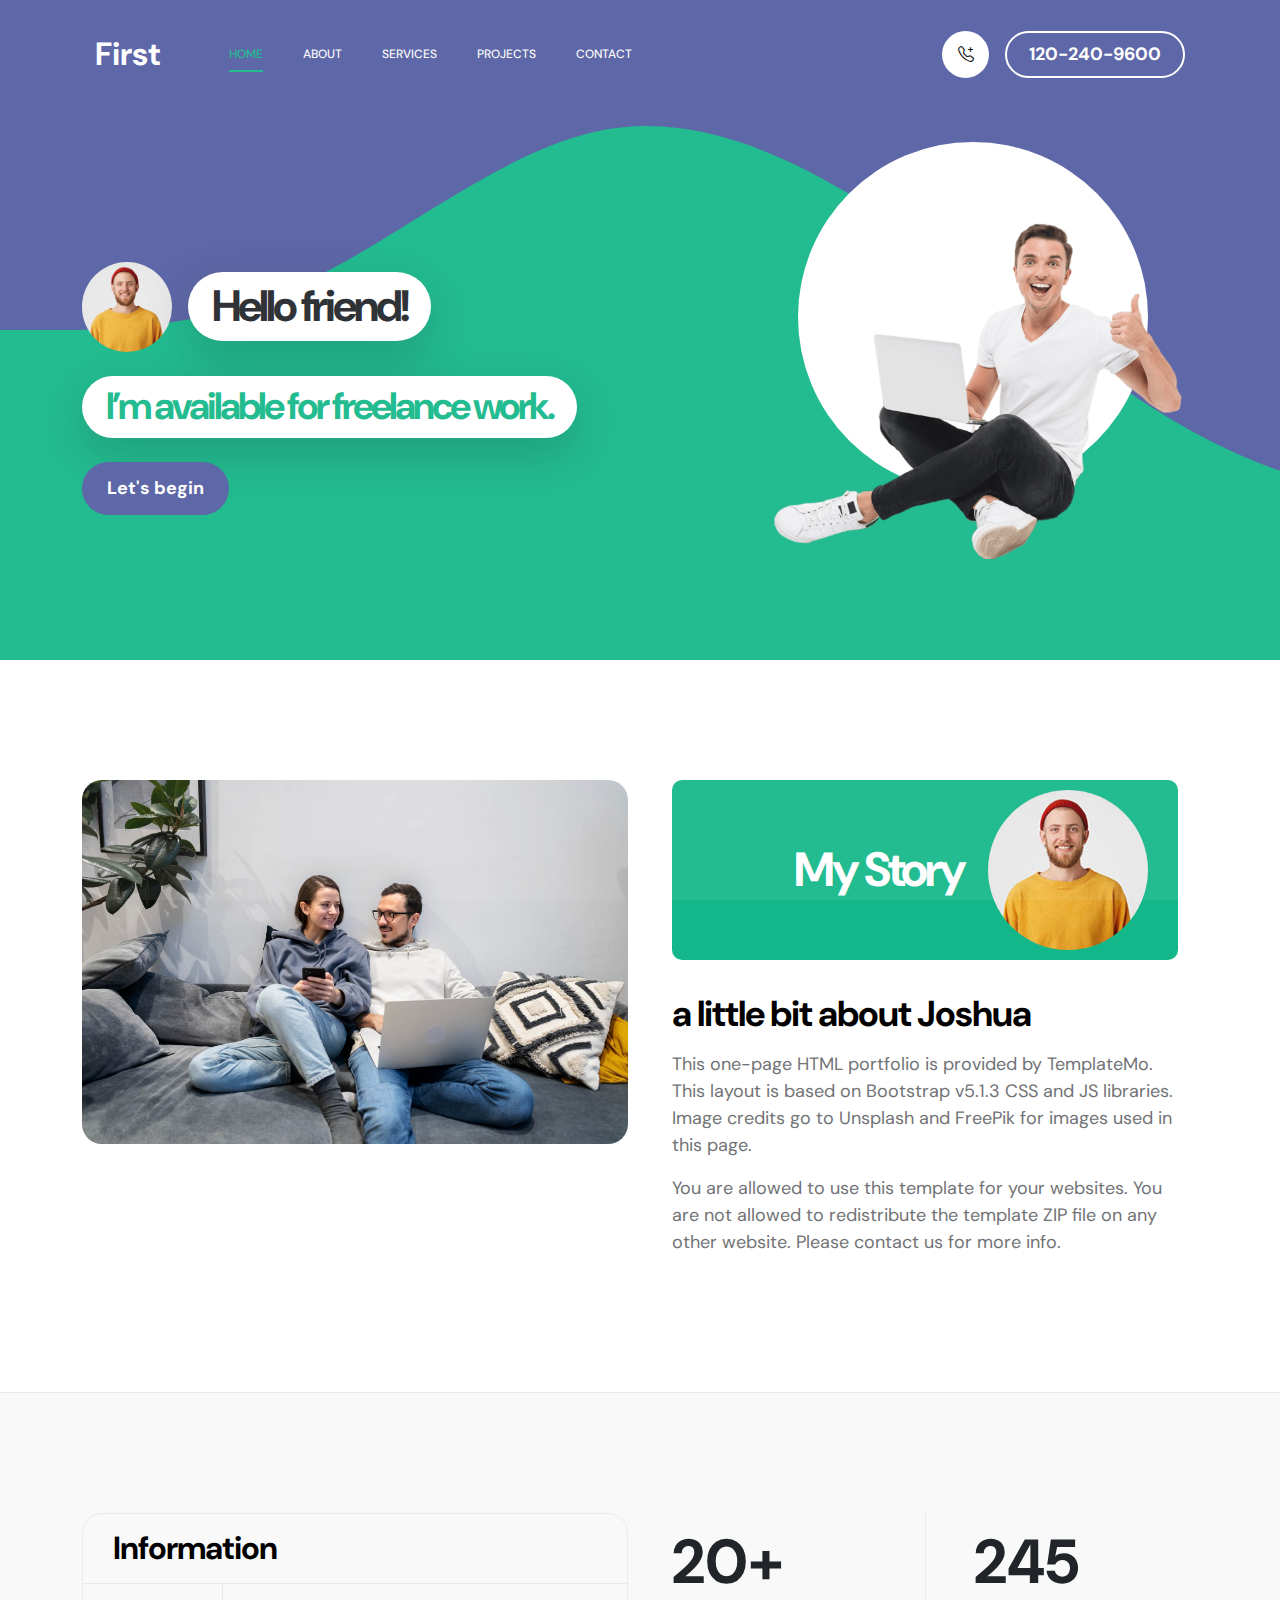
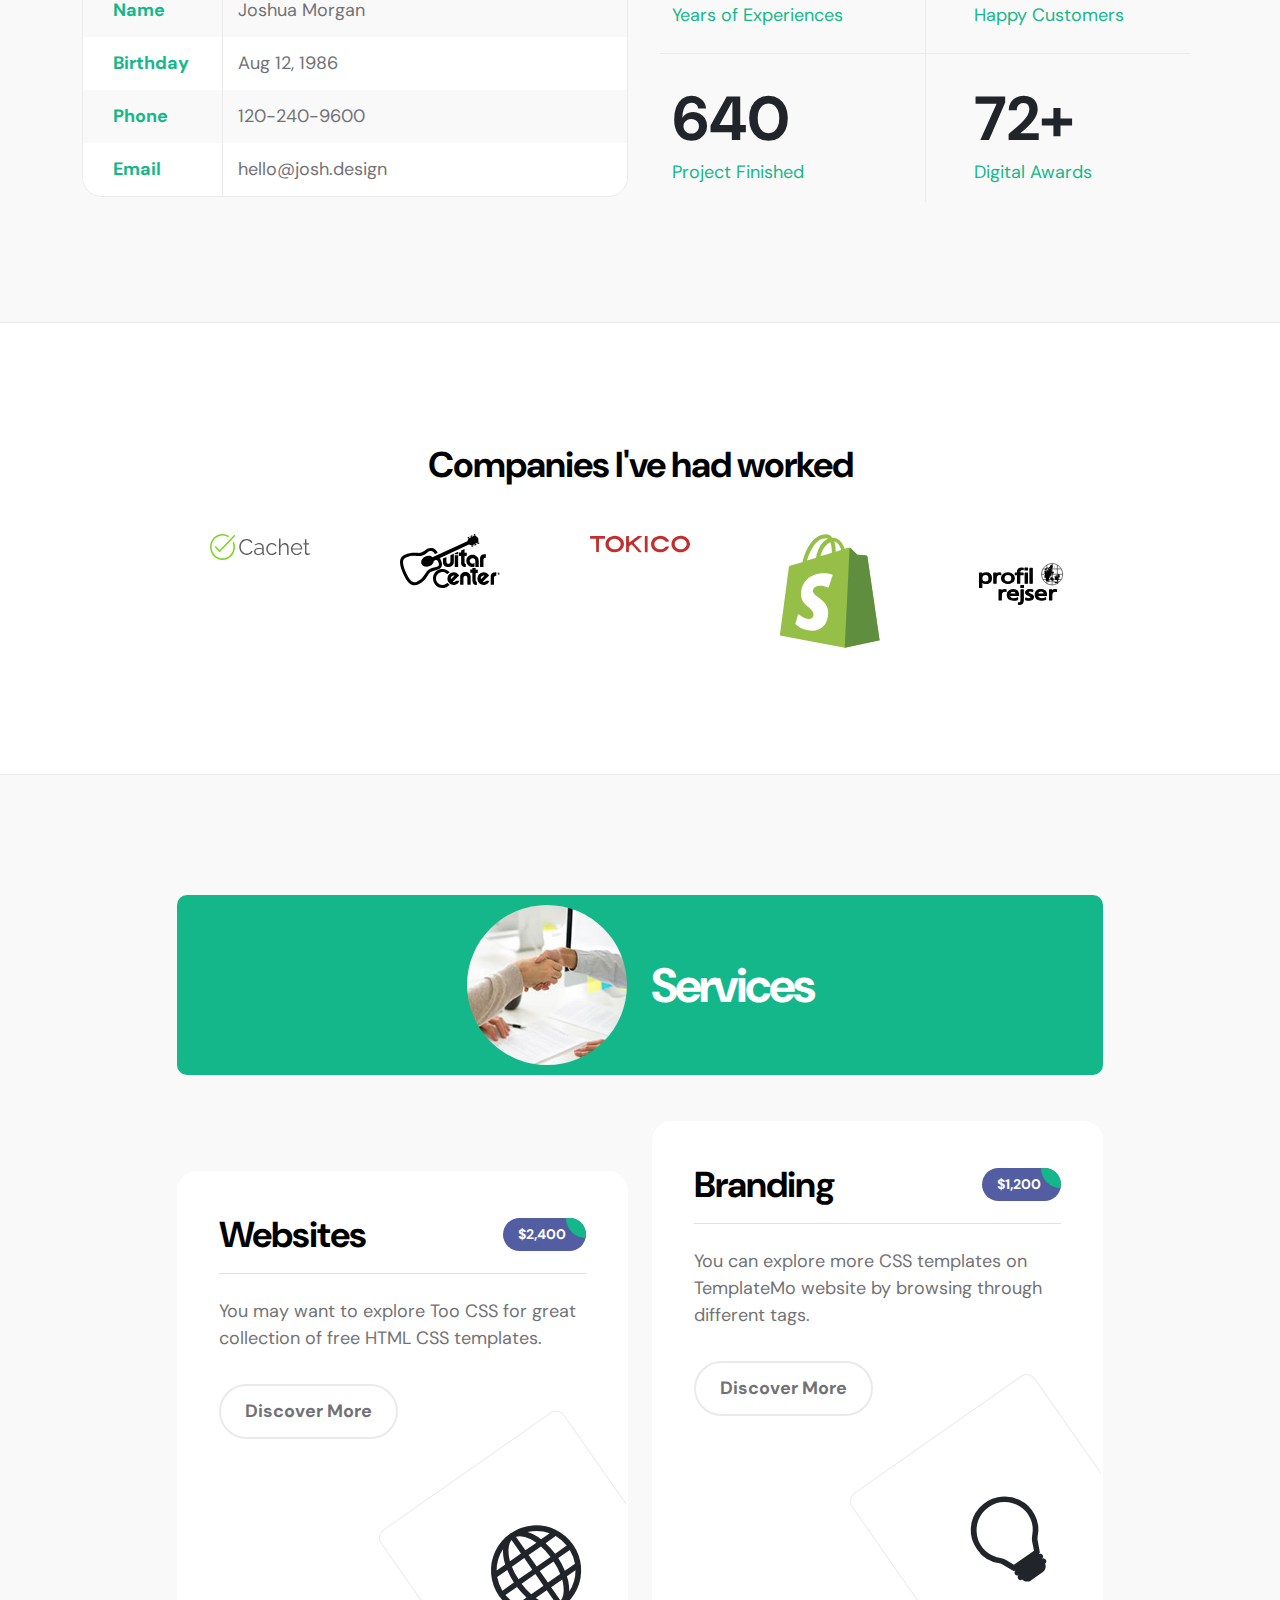
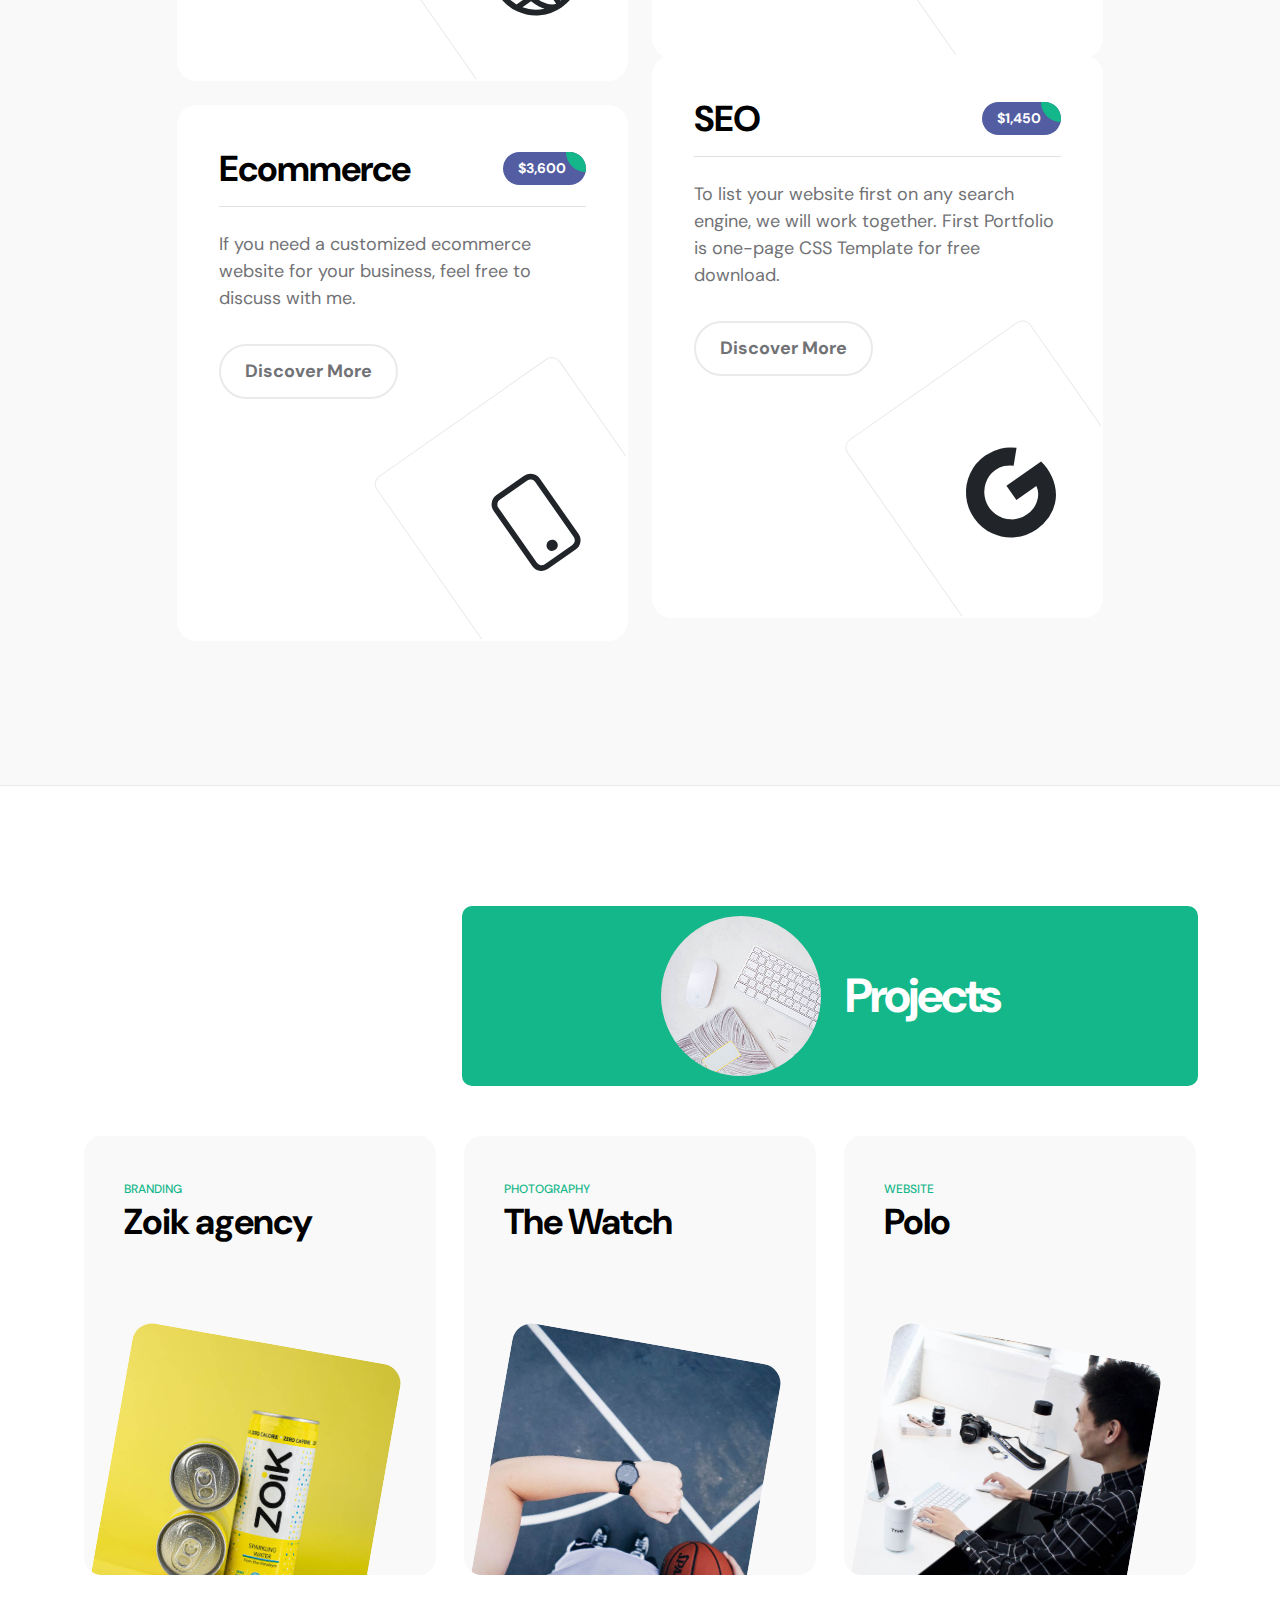
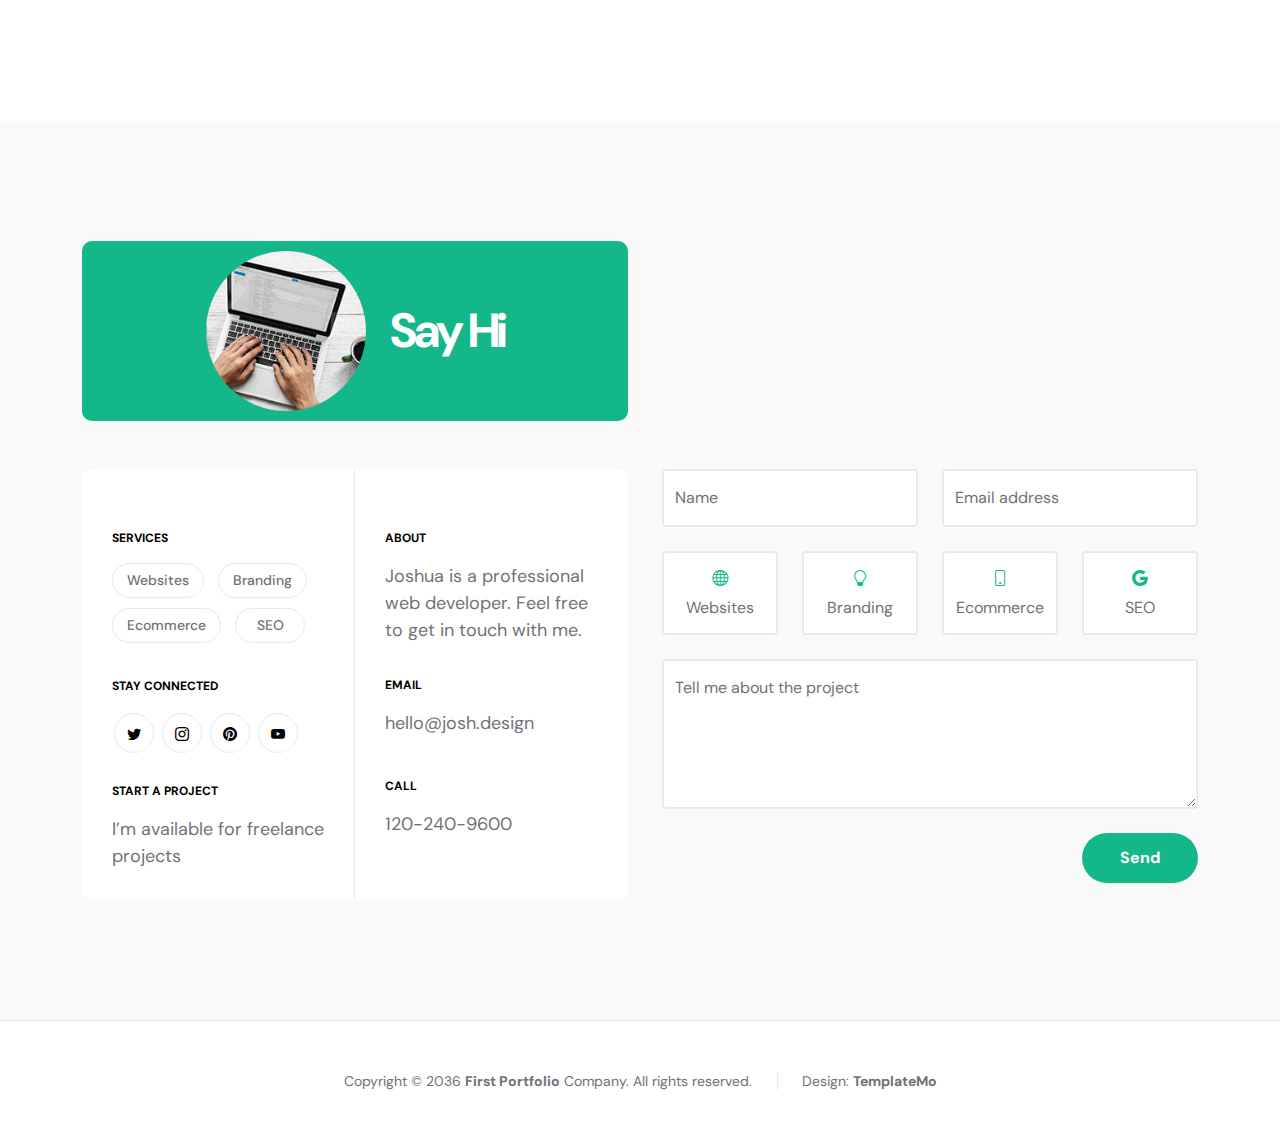
==== commit 1a41950e: "initial push1" ====
--- a/index.html
+++ b/index.html
@@ -5,7 +5,7 @@
         <meta name="viewport" content="width=device-width, initial-scale=1">
 
         <meta name="description" content="">
-        <meta name="author" content="TemplateMo">
+        <meta name="author" content="SkyThorn">
 
         <title>First Portfolio Bootstrap 5 Theme</title>
 
@@ -23,14 +23,6 @@
         <link href="css/magnific-popup.css" rel="stylesheet">
 
         <link href="css/templatemo-first-portfolio-style.css" rel="stylesheet">
-        
-<!--
-
-TemplateMo 578 First Portfolio
-
-https://templatemo.com/tm-578-first-portfolio
-
--->
     </head>
     
     <body>
@@ -601,4 +593,4 @@
         <script src="js/custom.js"></script>
 
     </body>
-</html>+</html>
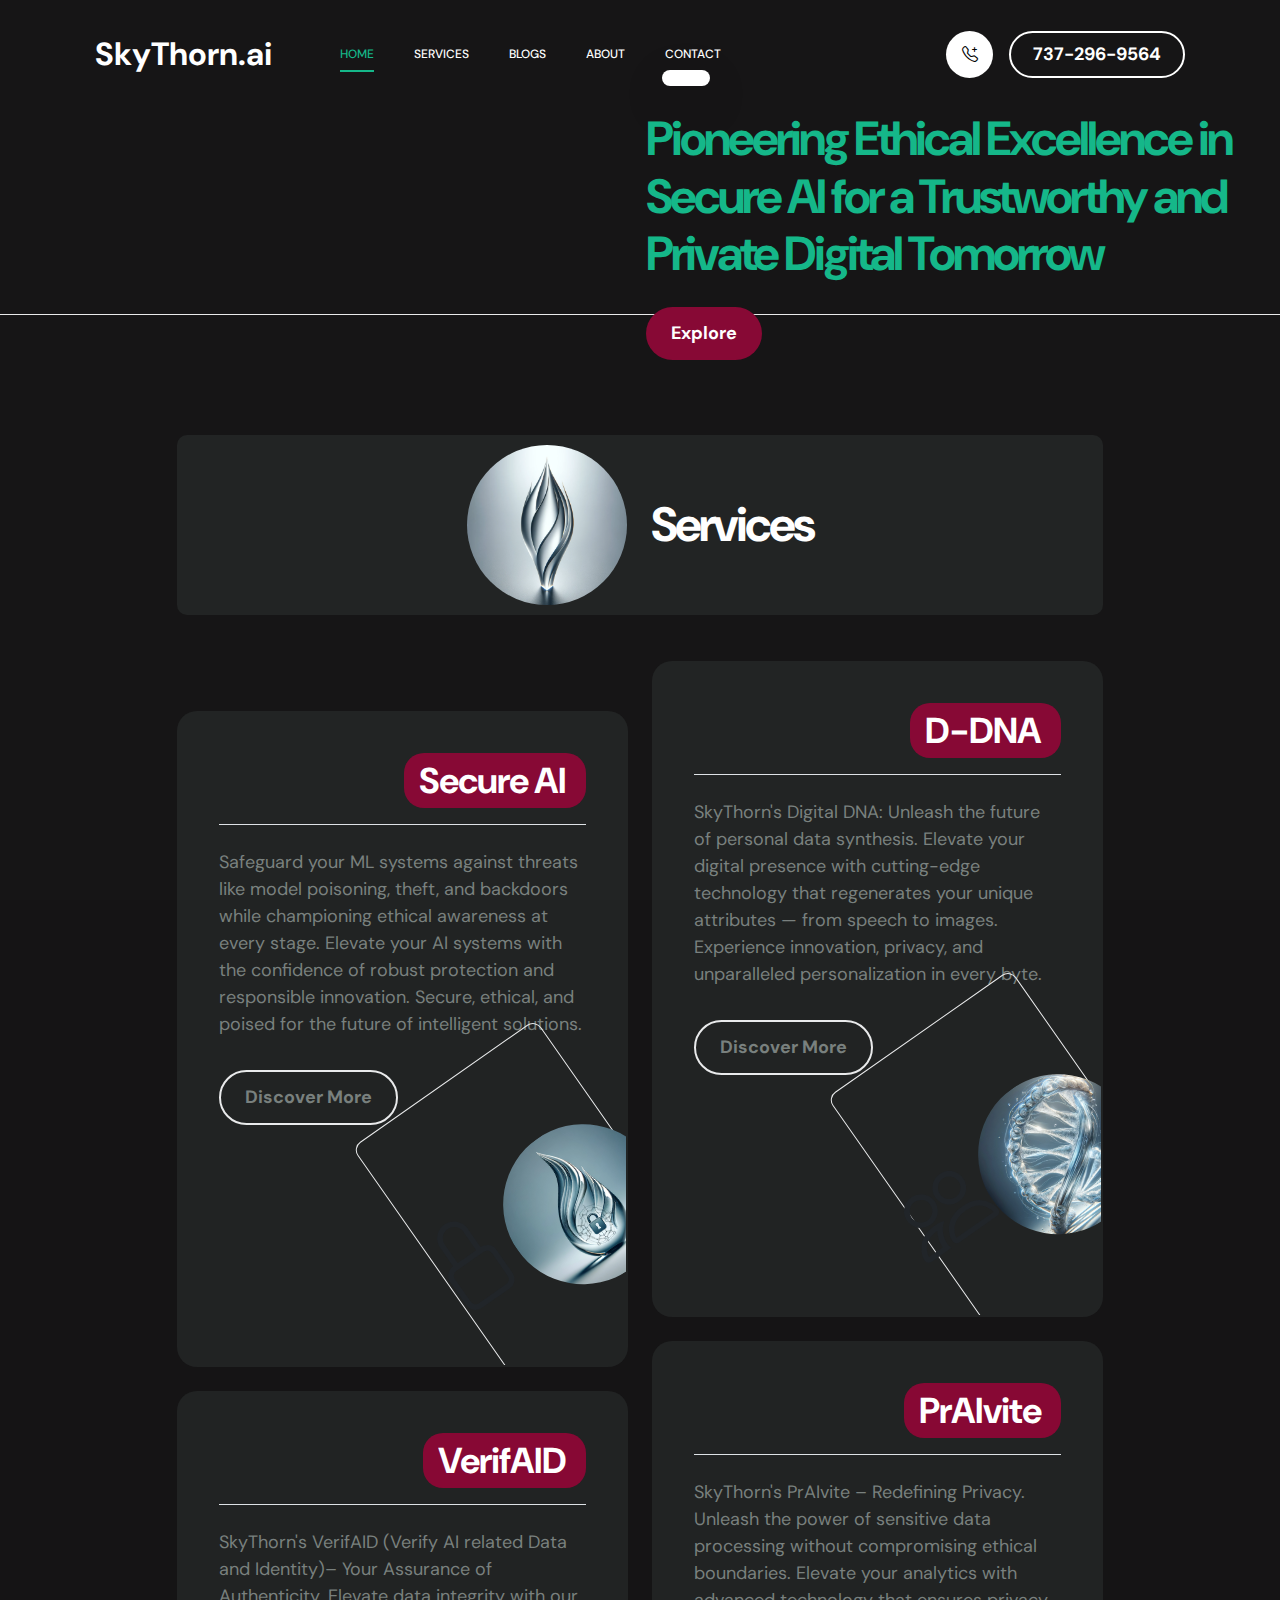
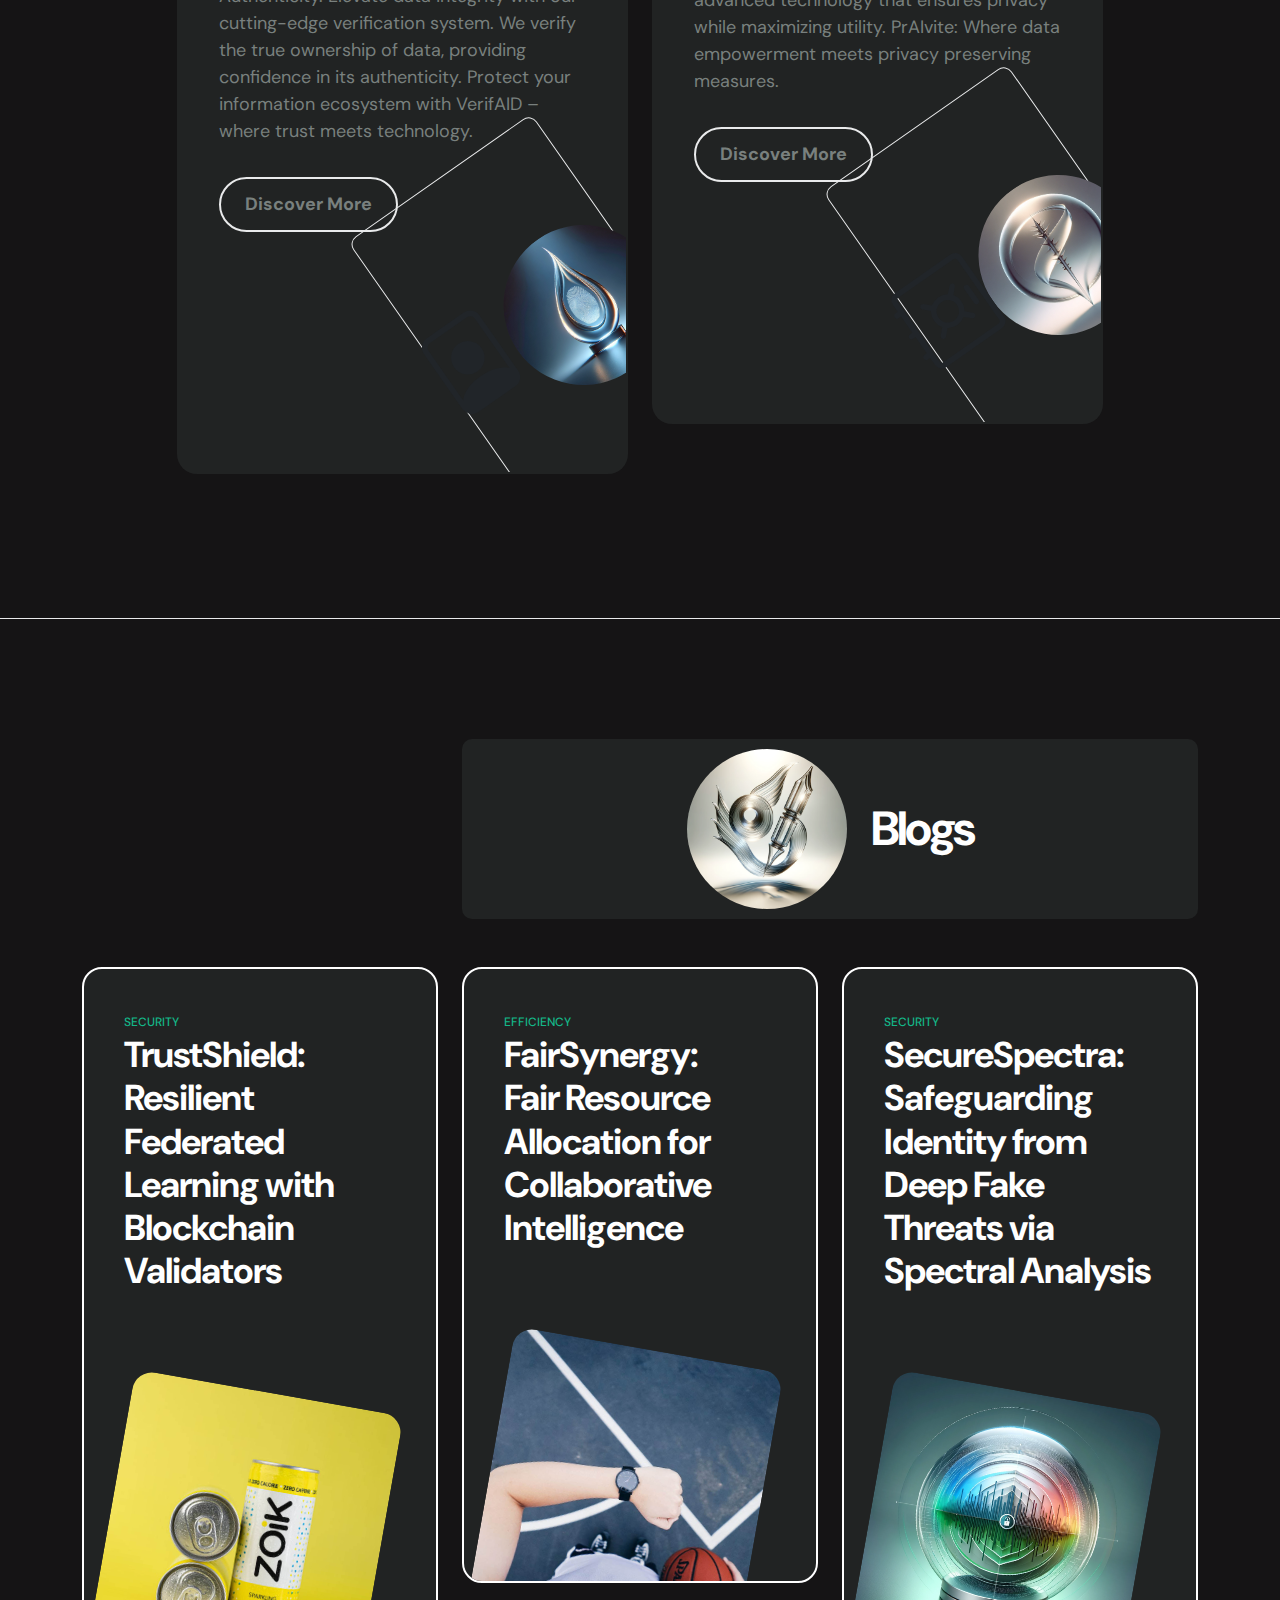
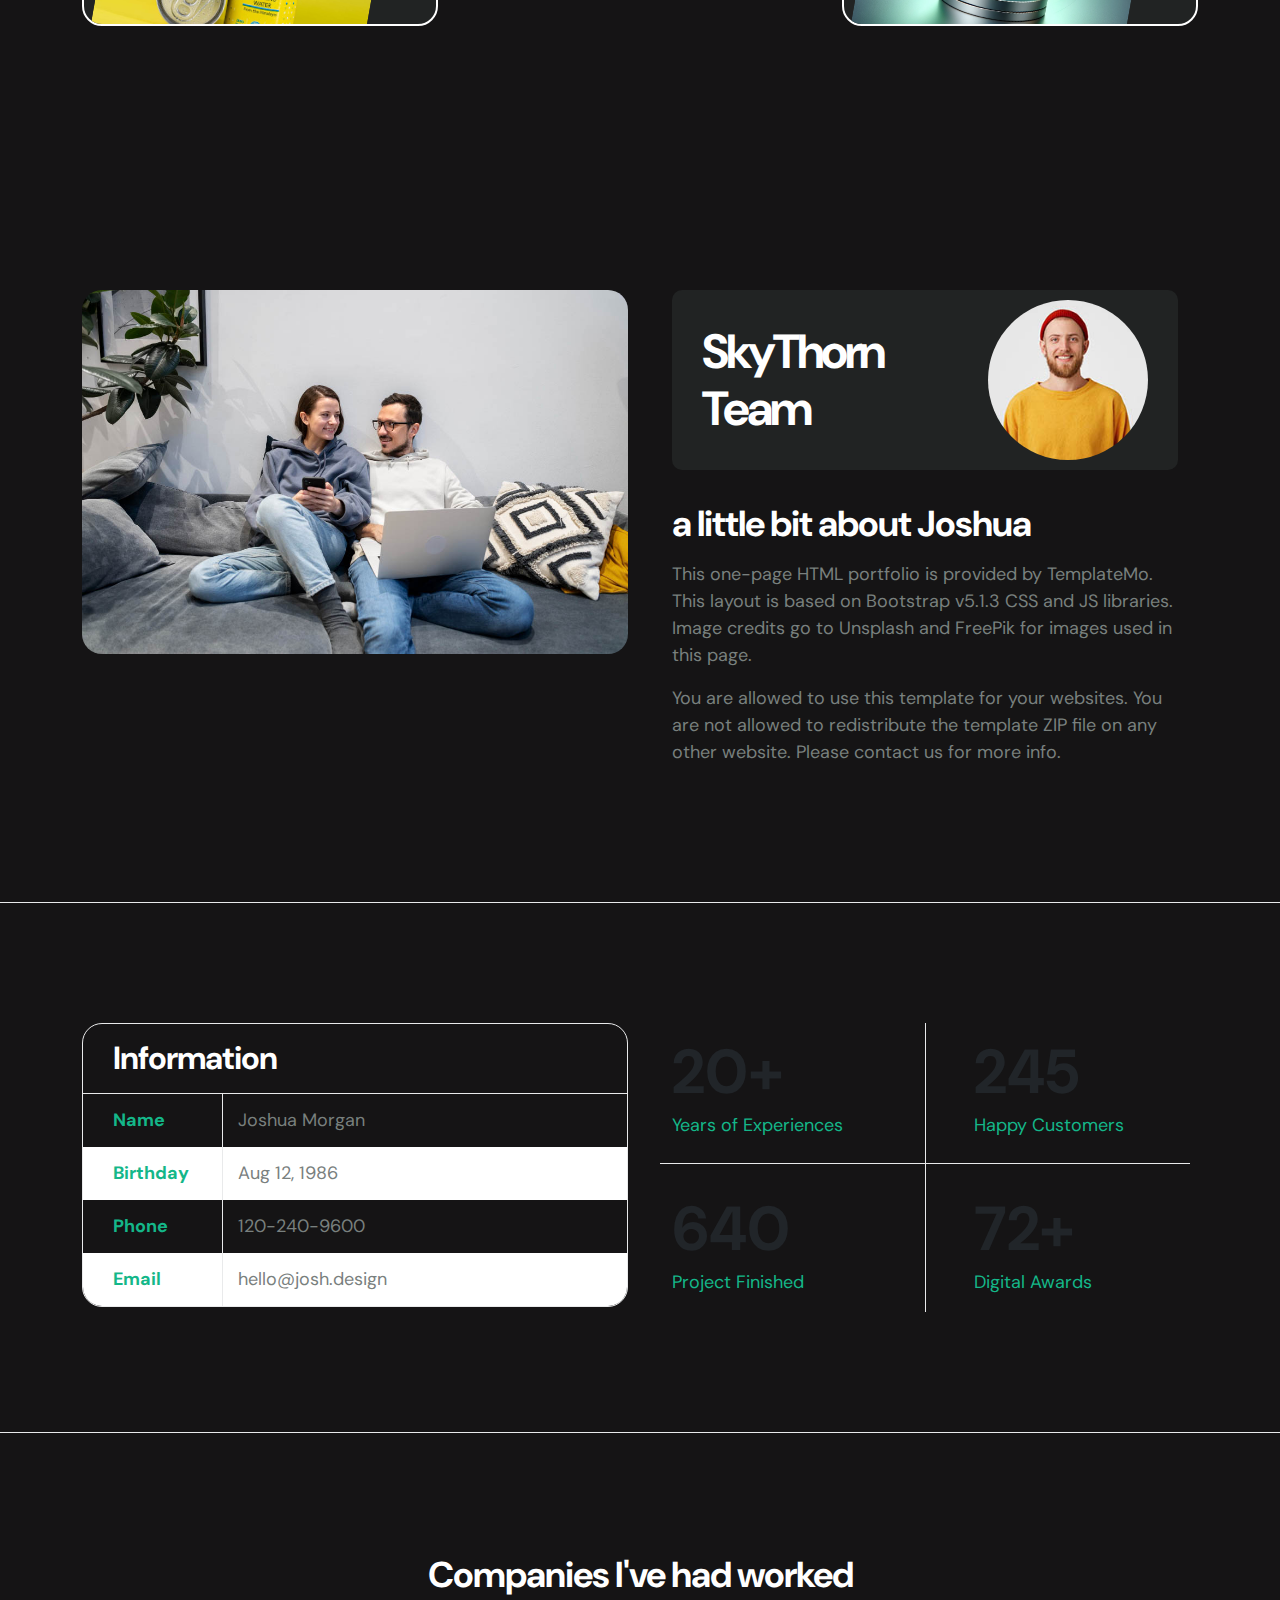
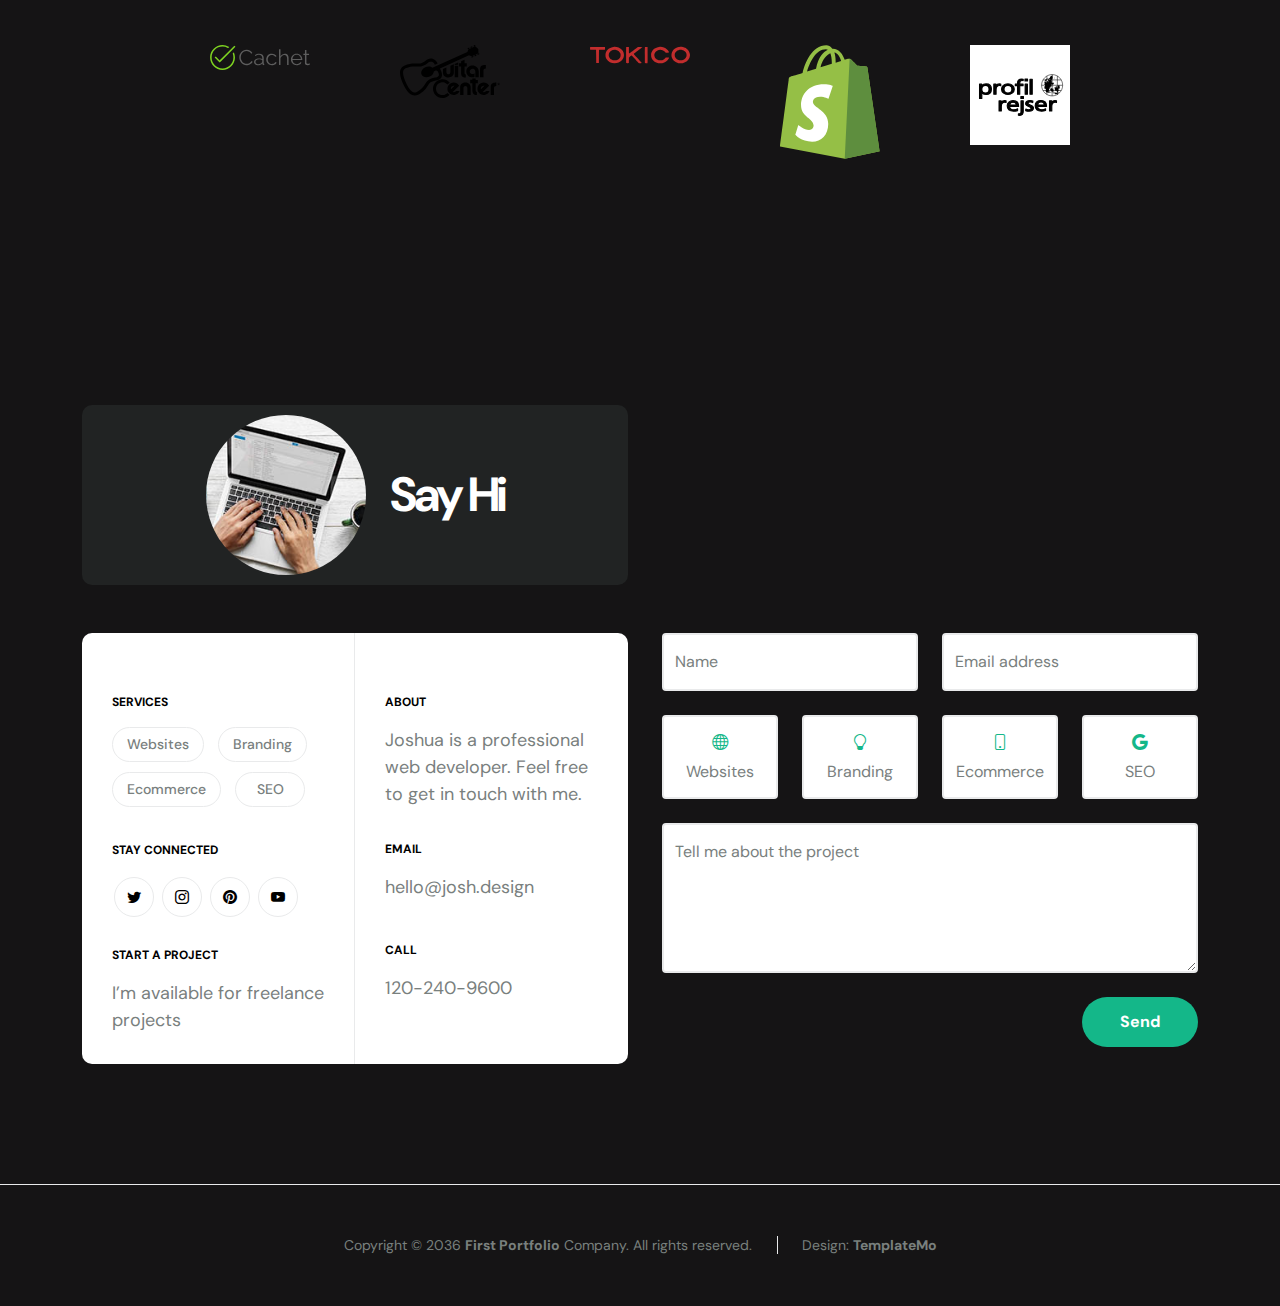
==== commit b18b6121: "initcommit" ====
--- a/index.html
+++ b/index.html
@@ -23,7 +23,25 @@
         <link href="css/magnific-popup.css" rel="stylesheet">
 
         <link href="css/templatemo-first-portfolio-style.css" rel="stylesheet">
+
+        <style>
+
+    
+            #video-container {
+                position: relative;
+                width: 100%;
+                max-width: 800px;
+                margin: 0 auto;
+            }
+    
+            video {
+                width: 240%;
+                height: auto;
+                display: block;
+            }
+        </style>
     </head>
+
     
     <body>
 
@@ -40,12 +58,12 @@
                     <span class="navbar-toggler-icon"></span>
                 </button>
 
-                <a href="index.html" class="navbar-brand mx-auto mx-lg-0">First</a>
+                <a href="index.html" class="navbar-brand mx-auto mx-lg-0">SkyThorn.ai</a>
 
                 <div class="d-flex align-items-center d-lg-none">
                     <i class="navbar-icon bi-telephone-plus me-3"></i>
                     <a class="custom-btn btn" href="#section_5">
-                        120-240-9600
+                        737-296-9564
                     </a>
                 </div>
 
@@ -56,15 +74,15 @@
                         </li>
 
                         <li class="nav-item">
-                            <a class="nav-link click-scroll" href="#section_2">About</a>
-                        </li>
-
-                        <li class="nav-item">
                             <a class="nav-link click-scroll" href="#section_3">Services</a>
                         </li>
 
                         <li class="nav-item">
-                            <a class="nav-link click-scroll" href="#section_4">Projects</a>
+                            <a class="nav-link click-scroll" href="#section_4">Blogs</a>
+                        </li>
+
+                        <li class="nav-item">
+                            <a class="nav-link click-scroll" href="#section_2">About</a>
                         </li>
 
                         <li class="nav-item">
@@ -75,7 +93,7 @@
                     <div class="d-lg-flex align-items-center d-none ms-auto">
                         <i class="navbar-icon bi-telephone-plus me-3"></i>
                         <a class="custom-btn btn" href="#section_5">
-                            120-240-9600
+                            737-296-9564
                         </a>
                     </div>
                 </div>
@@ -85,38 +103,190 @@
 
         <main>
 
-            <section class="hero d-flex justify-content-center align-items-center" id="section_1">
+
+            
+            <section class="d-flex justify-content-center align-items-center" id="section_1">
+
+                <div id="video-container">
+                    <video autoplay loop muted playsinline>
+                        <source src="images/TheMeeting.mp4" type="video/mp4">
+                        The Meeting by Pak
+                    </video>  
+                </div>
                 <div class="container">
                     <div class="row">
-
-                        <div class="col-lg-7 col-12">
+                        <div class="col-lg-12">
                             <div class="hero-text">
                                 <div class="hero-title-wrap d-flex align-items-center mb-4">
-                                    <img src="images/happy-bearded-young-man.jpg" class="avatar-image avatar-image-large img-fluid" alt="">
-
-                                    <h1 class="hero-title ms-3 mb-0">Hello friend!</h1>
-                                </div>
-
-                                <h2 class="mb-4">I’m available for freelance work.</h2>
-                                <p class="mb-4"><a class="custom-btn btn custom-link" href="#section_2">Let's begin</a></p>
-                            </div>
-                        </div>
-
-                        <div class="col-lg-5 col-12 position-relative">
-                            <div class="hero-image-wrap"></div>
-                            <img src="images/portrait-happy-excited-man-holding-laptop-computer.png" class="hero-image img-fluid" alt="">
-                        </div>
-
-                    </div>
-                </div>
-
-                <svg xmlns="http://www.w3.org/2000/svg" viewBox="0 0 1440 320"><path fill="#535da1" fill-opacity="1" d="M0,160L24,160C48,160,96,160,144,138.7C192,117,240,75,288,64C336,53,384,75,432,106.7C480,139,528,181,576,208C624,235,672,245,720,240C768,235,816,213,864,186.7C912,160,960,128,1008,133.3C1056,139,1104,181,1152,202.7C1200,224,1248,224,1296,197.3C1344,171,1392,117,1416,90.7L1440,64L1440,0L1416,0C1392,0,1344,0,1296,0C1248,0,1200,0,1152,0C1104,0,1056,0,1008,0C960,0,912,0,864,0C816,0,768,0,720,0C672,0,624,0,576,0C528,0,480,0,432,0C384,0,336,0,288,0C240,0,192,0,144,0C96,0,48,0,24,0L0,0Z"></path></svg>
+                                    <!-- <img src="images/main_logo.png" class="avatar-image avatar-image-large img-fluid" alt=""> -->
+                                    <h1 class="hero-title ms-3 mb-0"></h1>
+                                </div>
+
+                                <h2 class="mb-4">Pioneering Ethical Excellence in Secure AI for a Trustworthy and Private Digital Tomorrow</h2>
+                                <p class="mb-4"><a class="custom-btn btn custom-link" href="#section_2">Explore</a></p>
+                            </div>
+                        </div>
+                    </div>
+                </div>   
             </section>
-
-
-            <section class="about section-padding" id="section_2">
+            
+            <section class="services section-padding" id="section_2">
                 <div class="container">
                     <div class="row">
+                        <div class="col-lg-10 col-12 mx-auto">
+                            <div class="section-title-wrap d-flex justify-content-center align-items-center mb-5">
+                                <img src="images/main_logo.png" class="avatar-image img-fluid" alt="">
+
+                                <h2 class="text-white ms-4 mb-0">Services</h2>
+                            </div>
+
+                            <div class="row pt-lg-5">
+                                <div class="col-lg-6 col-12">
+                                    <div class="services-thumb">
+                                        <div class="d-flex flex-wrap align-items-center border-bottom mb-4 pb-3">
+                                            <h3 class="mb-0 services-price-wrap ms-auto">Secure AI</h3>
+
+                                        </div>
+                                        <p>
+                                            Safeguard your ML systems against threats like model poisoning, theft, and backdoors while championing ethical awareness at every stage. Elevate your AI systems with the confidence of robust protection and responsible innovation. Secure, ethical, and poised for the future of intelligent solutions.</p>
+                                        
+                                        <a href="#" class="custom-btn custom-border-btn btn mt-3">Discover More</a>
+                                        
+                                        <div class="services-icon-wrap d-flex justify-content-center align-items-center">
+                                            <i class="services-icon bi-lock"></i>
+                                            <img src="images/secureai.png" class="avatar-image img-fluid" alt="">
+                                        </div>
+
+                                        
+
+                                    </div>
+                                </div>
+                                <div class="col-lg-6 col-12">
+                                    <div class="services-thumb services-thumb-up">
+                                        <div class="d-flex flex-wrap align-items-center border-bottom mb-4 pb-3">
+                                            <h3 class="mb-0 services-price-wrap ms-auto">D-DNA</h3>
+                                        </div>
+
+                                        <p>SkyThorn's Digital DNA: Unleash the future of personal data synthesis. Elevate your digital presence with cutting-edge technology that regenerates your unique attributes — from speech to images. Experience innovation, privacy, and unparalleled personalization in every byte.</p>
+
+                                        <a href="#" class="custom-btn custom-border-btn btn mt-3">Discover More</a>
+
+                                        <div class="services-icon-wrap d-flex justify-content-center align-items-center">
+                                            <i class="services-icon bi-people"></i>
+                                            <img src="images/ddna.png" class="avatar-image img-fluid" alt="">
+                                        </div>
+                                    </div>
+                                </div>
+                                <div class="col-lg-6 col-12">
+                                    <div class="services-thumb">
+                                        <div class="d-flex flex-wrap align-items-center border-bottom mb-4 pb-3">
+                                            <h3 class="mb-0 services-price-wrap ms-auto">VerifAID</h3>
+
+                                        </div>
+                                        <p>
+                                            SkyThorn's VerifAID (Verify AI related Data and Identity)– Your Assurance of Authenticity. Elevate data integrity with our cutting-edge verification system. We verify the true ownership of data, providing confidence in its authenticity. Protect your information ecosystem with VerifAID – where trust meets technology.</p>
+                                        
+                                        <a href="#" class="custom-btn custom-border-btn btn mt-3">Discover More</a>
+                                        <div class="services-icon-wrap d-flex justify-content-center align-items-center">
+                                            <i class="services-icon bi-file-person"></i>
+                                            <img src="images/verifaid.png" class="avatar-image img-fluid" alt="">
+                                        </div>
+
+                                    </div>
+                                </div>
+
+                                <div class="col-lg-6 col-12">
+                                    <div class="services-thumb services-thumb-up">
+                                        <div class="d-flex flex-wrap align-items-center border-bottom mb-4 pb-3">
+                                            <h3 class="mb-0 services-price-wrap ms-auto">PrAIvite</h3>
+
+                                        </div>
+                                        <p>
+                                            SkyThorn's PrAIvite – Redefining Privacy. Unleash the power of sensitive data processing without compromising ethical boundaries. Elevate your analytics with advanced technology that ensures privacy while maximizing utility. PrAIvite: Where data empowerment meets privacy preserving measures.</p>
+                                        
+                                        <a href="#" class="custom-btn custom-border-btn btn mt-3">Discover More</a>
+                                        <div class="services-icon-wrap d-flex justify-content-center align-items-center">
+                                            <i class="services-icon bi-safe"></i>
+                                            <img src="images/prAIvite.png" class="avatar-image img-fluid" alt="">
+                                        </div>
+
+                                    </div>
+                                </div>
+
+
+
+                                </div>
+
+                            </div>
+                        </div>
+                    </div>
+                </div>
+            </section>
+
+
+            <section class="projects section-padding" id="section_3">
+                <div class="container">
+                    <div class="row">
+
+                        <div class="col-lg-8 col-md-8 col-12 ms-auto">
+                            <div class="section-title-wrap d-flex justify-content-center align-items-center mb-4">
+                                <img src="images/blogs.png" class="avatar-image img-fluid" alt="">
+
+                                <h2 class="text-white ms-4 mb-0">Blogs</h2>
+                            </div>
+                        </div>
+
+                        <div class="clearfix"></div>
+
+                        <div class="col-lg-4 col-md-6 col-12">
+                            <div class="projects-thumb">
+                                <div class="projects-info">
+                                    <small class="projects-tag">Security</small>
+
+                                    <h3 class="projects-title">TrustShield: Resilient Federated Learning with Blockchain Validators</h3>
+                                </div>
+
+                                <a href="images/projects/nikhil-KO4io-eCAXA-unsplash.jpg" class="popup-image">
+                                    <img src="images/projects/nikhil-KO4io-eCAXA-unsplash.jpg" class="projects-image img-fluid" alt="">
+                                </a>
+                            </div>
+                        </div>
+
+                        <div class="col-lg-4 col-md-6 col-12">
+                            <div class="projects-thumb">
+                                <div class="projects-info">
+                                    <small class="projects-tag">Efficiency</small>
+
+                                    <h3 class="projects-title">FairSynergy:<br> Fair Resource Allocation for Collaborative Intelligence</h3>
+                                </div>
+
+                                <a href="images/projects/the-5th-IQYR7N67dhM-unsplash.jpg" class="popup-image">
+                                    <img src="images/projects/the-5th-IQYR7N67dhM-unsplash.jpg" class="projects-image img-fluid" alt="">
+                                </a>
+                            </div>
+                        </div>
+
+                        <div class="col-lg-4 col-md-6 col-12">
+                            <div class="projects-thumb">
+                                <div class="projects-info">
+                                    <small class="projects-tag">Security</small>
+
+                                    <h3 class="projects-title">SecureSpectra: Safeguarding Identity from Deep Fake Threats via Spectral Analysis</h3>
+                                </div>
+
+                                <a href="images/projects/securespectra.png" class="popup-image">
+                                    <img src="images/projects/securespectra.png" class="projects-image img-fluid" alt="">
+                                </a>
+                            </div>
+                        </div>
+
+                    </div>
+                </div>
+            </section>
+
+            <section class="about section-padding" id="section_4">
+                <div class="container">
+                    <div class="row">
 
                         <div class="col-lg-6 col-12">
                             <img src="images/couple-working-from-home-together-sofa.jpg" class="about-image img-fluid" alt="">
@@ -126,7 +296,7 @@
                             <div class="about-thumb">
 
                                 <div class="section-title-wrap d-flex justify-content-end align-items-center mb-4">
-                                    <h2 class="text-white me-4 mb-0">My Story</h2>
+                                    <h2 class="text-white me-4 mb-0">SkyThorn Team</h2>
 
                                     <img src="images/happy-bearded-young-man.jpg" class="avatar-image img-fluid" alt="">
                                 </div>
@@ -238,169 +408,6 @@
 
                         <div class="col-lg-2 col-4 me-auto clients-item-height">
                             <img src="images/clients/profil-rejser.svg" class="clients-image img-fluid" alt="">
-                        </div>
-
-                    </div>
-                </div>
-            </section>
-
-
-            <section class="services section-padding" id="section_3">
-                <div class="container">
-                    <div class="row">
-
-                        <div class="col-lg-10 col-12 mx-auto">
-                            <div class="section-title-wrap d-flex justify-content-center align-items-center mb-5">
-                                <img src="images/handshake-man-woman-after-signing-business-contract-closeup.jpg" class="avatar-image img-fluid" alt="">
-
-                                <h2 class="text-white ms-4 mb-0">Services</h2>
-                            </div>
-
-                            <div class="row pt-lg-5">
-                                <div class="col-lg-6 col-12">
-                                    <div class="services-thumb">
-                                        <div class="d-flex flex-wrap align-items-center border-bottom mb-4 pb-3">
-                                            <h3 class="mb-0">Websites</h3>
-
-                                            <div class="services-price-wrap ms-auto">
-                                                <p class="services-price-text mb-0">$2,400</p>
-                                                <div class="services-price-overlay"></div>
-                                            </div>
-                                        </div>
-
-                                        <p>You may want to explore Too CSS for great collection of free HTML CSS templates.</p>
-
-                                        <a href="#" class="custom-btn custom-border-btn btn mt-3">Discover More</a>
-
-                                        <div class="services-icon-wrap d-flex justify-content-center align-items-center">
-                                            <i class="services-icon bi-globe"></i>
-                                        </div>
-                                    </div>
-                                </div>
-
-                                <div class="col-lg-6 col-12">
-                                    <div class="services-thumb services-thumb-up">
-                                        <div class="d-flex flex-wrap align-items-center border-bottom mb-4 pb-3">
-                                            <h3 class="mb-0">Branding</h3>
-
-                                            <div class="services-price-wrap ms-auto">
-                                                <p class="services-price-text mb-0">$1,200</p>
-                                                <div class="services-price-overlay"></div>
-                                            </div>
-                                        </div>
-
-                                        <p>You can explore more CSS templates on TemplateMo website by browsing through different tags.</p>
-
-                                        <a href="#" class="custom-btn custom-border-btn btn mt-3">Discover More</a>
-
-                                        <div class="services-icon-wrap d-flex justify-content-center align-items-center">
-                                            <i class="services-icon bi-lightbulb"></i>
-                                        </div>
-                                    </div>
-                                </div>
-
-                                <div class="col-lg-6 col-12">
-                                    <div class="services-thumb">
-                                        <div class="d-flex flex-wrap align-items-center border-bottom mb-4 pb-3">
-                                            <h3 class="mb-0">Ecommerce</h3>
-
-                                            <div class="services-price-wrap ms-auto">
-                                                <p class="services-price-text mb-0">$3,600</p>
-                                                <div class="services-price-overlay"></div>
-                                            </div>
-                                        </div>
-
-                                        <p>If you need a customized ecommerce website for your business, feel free to discuss with me.</p>
-
-                                        <a href="#" class="custom-btn custom-border-btn btn mt-3">Discover More</a>
-
-                                        <div class="services-icon-wrap d-flex justify-content-center align-items-center">
-                                            <i class="services-icon bi-phone"></i>
-                                        </div>
-                                    </div>
-                                </div>
-
-                                <div class="col-lg-6 col-12">
-                                    <div class="services-thumb services-thumb-up">
-                                        <div class="d-flex flex-wrap align-items-center border-bottom mb-4 pb-3">
-                                            <h3 class="mb-0">SEO</h3>
-
-                                            <div class="services-price-wrap ms-auto">
-                                                <p class="services-price-text mb-0">$1,450</p>
-                                                <div class="services-price-overlay"></div>
-                                            </div>
-                                        </div>
-
-                                        <p>To list your website first on any search engine, we will work together. First Portfolio is one-page CSS Template for free download.</p>
-
-                                        <a href="#" class="custom-btn custom-border-btn btn mt-3">Discover More</a>
-
-                                        <div class="services-icon-wrap d-flex justify-content-center align-items-center">
-                                            <i class="services-icon bi-google"></i>
-                                        </div>
-                                    </div>
-                                </div>
-                            </div>
-                        </div>
-                    </div>
-                </div>
-            </section>
-
-
-            <section class="projects section-padding" id="section_4">
-                <div class="container">
-                    <div class="row">
-
-                        <div class="col-lg-8 col-md-8 col-12 ms-auto">
-                            <div class="section-title-wrap d-flex justify-content-center align-items-center mb-4">
-                                <img src="images/white-desk-work-study-aesthetics.jpg" class="avatar-image img-fluid" alt="">
-
-                                <h2 class="text-white ms-4 mb-0">Projects</h2>
-                            </div>
-                        </div>
-
-                        <div class="clearfix"></div>
-
-                        <div class="col-lg-4 col-md-6 col-12">
-                            <div class="projects-thumb">
-                                <div class="projects-info">
-                                    <small class="projects-tag">Branding</small>
-
-                                    <h3 class="projects-title">Zoik agency</h3>
-                                </div>
-
-                                <a href="images/projects/nikhil-KO4io-eCAXA-unsplash.jpg" class="popup-image">
-                                    <img src="images/projects/nikhil-KO4io-eCAXA-unsplash.jpg" class="projects-image img-fluid" alt="">
-                                </a>
-                            </div>
-                        </div>
-
-                        <div class="col-lg-4 col-md-6 col-12">
-                            <div class="projects-thumb">
-                                <div class="projects-info">
-                                    <small class="projects-tag">Photography</small>
-
-                                    <h3 class="projects-title">The Watch</h3>
-                                </div>
-
-                                <a href="images/projects/the-5th-IQYR7N67dhM-unsplash.jpg" class="popup-image">
-                                    <img src="images/projects/the-5th-IQYR7N67dhM-unsplash.jpg" class="projects-image img-fluid" alt="">
-                                </a>
-                            </div>
-                        </div>
-
-                        <div class="col-lg-4 col-md-6 col-12">
-                            <div class="projects-thumb">
-                                <div class="projects-info">
-                                    <small class="projects-tag">Website</small>
-
-                                    <h3 class="projects-title">Polo</h3>
-                                </div>
-
-                                <a href="images/projects/true-agency-9Bjog5FZ-oc-unsplash.jpg" class="popup-image">
-                                    <img src="images/projects/true-agency-9Bjog5FZ-oc-unsplash.jpg" class="projects-image img-fluid" alt="">
-                                </a>
-                            </div>
                         </div>
 
                     </div>
--- a/css/templatemo-first-portfolio-style.css
+++ b/css/templatemo-first-portfolio-style.css
@@ -12,13 +12,14 @@
 -----------------------------------------*/
 :root {
   --white-color:                  #ffffff;
-  --primary-color:                #535da1;
+  --primary-color:                #870834;
   --secondary-color:              #14B789;
-  --section-bg-color:             #f9f9f9;
+  --section-bg-color:             #151415;
   --dark-color:                   #000000;
-  --p-color:                      #717275;
+  --p-color:                      #79807e;
+  --p2-color:                      #212323;
   --border-color:                 #e9eaeb;
-  --featured-border-color:        #727aab;
+  --featured-border-color:        #444a48;
 
   --body-font-family:             'DM Sans', sans-serif;
 
@@ -42,7 +43,7 @@
 }
 
 body {
-    background: var(--white-color);
+    background: var(--section-bg-color);
     font-family: var(--body-font-family); 
 }
 
@@ -56,7 +57,7 @@
 h4,
 h5,
 h6 {
-  color: var(--dark-color);
+  color: var(--white-color);
 }
 
 h1,
@@ -145,7 +146,7 @@
 }
 
 .section-title-wrap {
-  background: var(--secondary-color);
+  background: var(--p2-color);
   border-radius: var(--border-radius-small);
   padding: 10px 30px;
 }
@@ -367,7 +368,7 @@
 
 .navbar-nav .nav-link {
   display: inline-block;
-  color: var(--section-bg-color);
+  color: var(--white-color);
   font-size: var(--menu-font-size);
   font-weight: var(--font-weight-medium);
   text-transform: uppercase;
@@ -634,7 +635,7 @@
 }
 
 .services-thumb {
-  background: var(--white-color);
+  background: var(--p2-color);
   border: 2px solid transparent;
   border-radius: var(--border-radius-medium);
   position: relative;
@@ -718,7 +719,7 @@
   PROJECTS              
 -----------------------------------------*/
 .projects-thumb {
-  background: var(--section-bg-color);
+  background: var(--p2-color);
   border: 2px solid var(--white-color);
   border-radius: var(--border-radius-medium);
   position: relative;
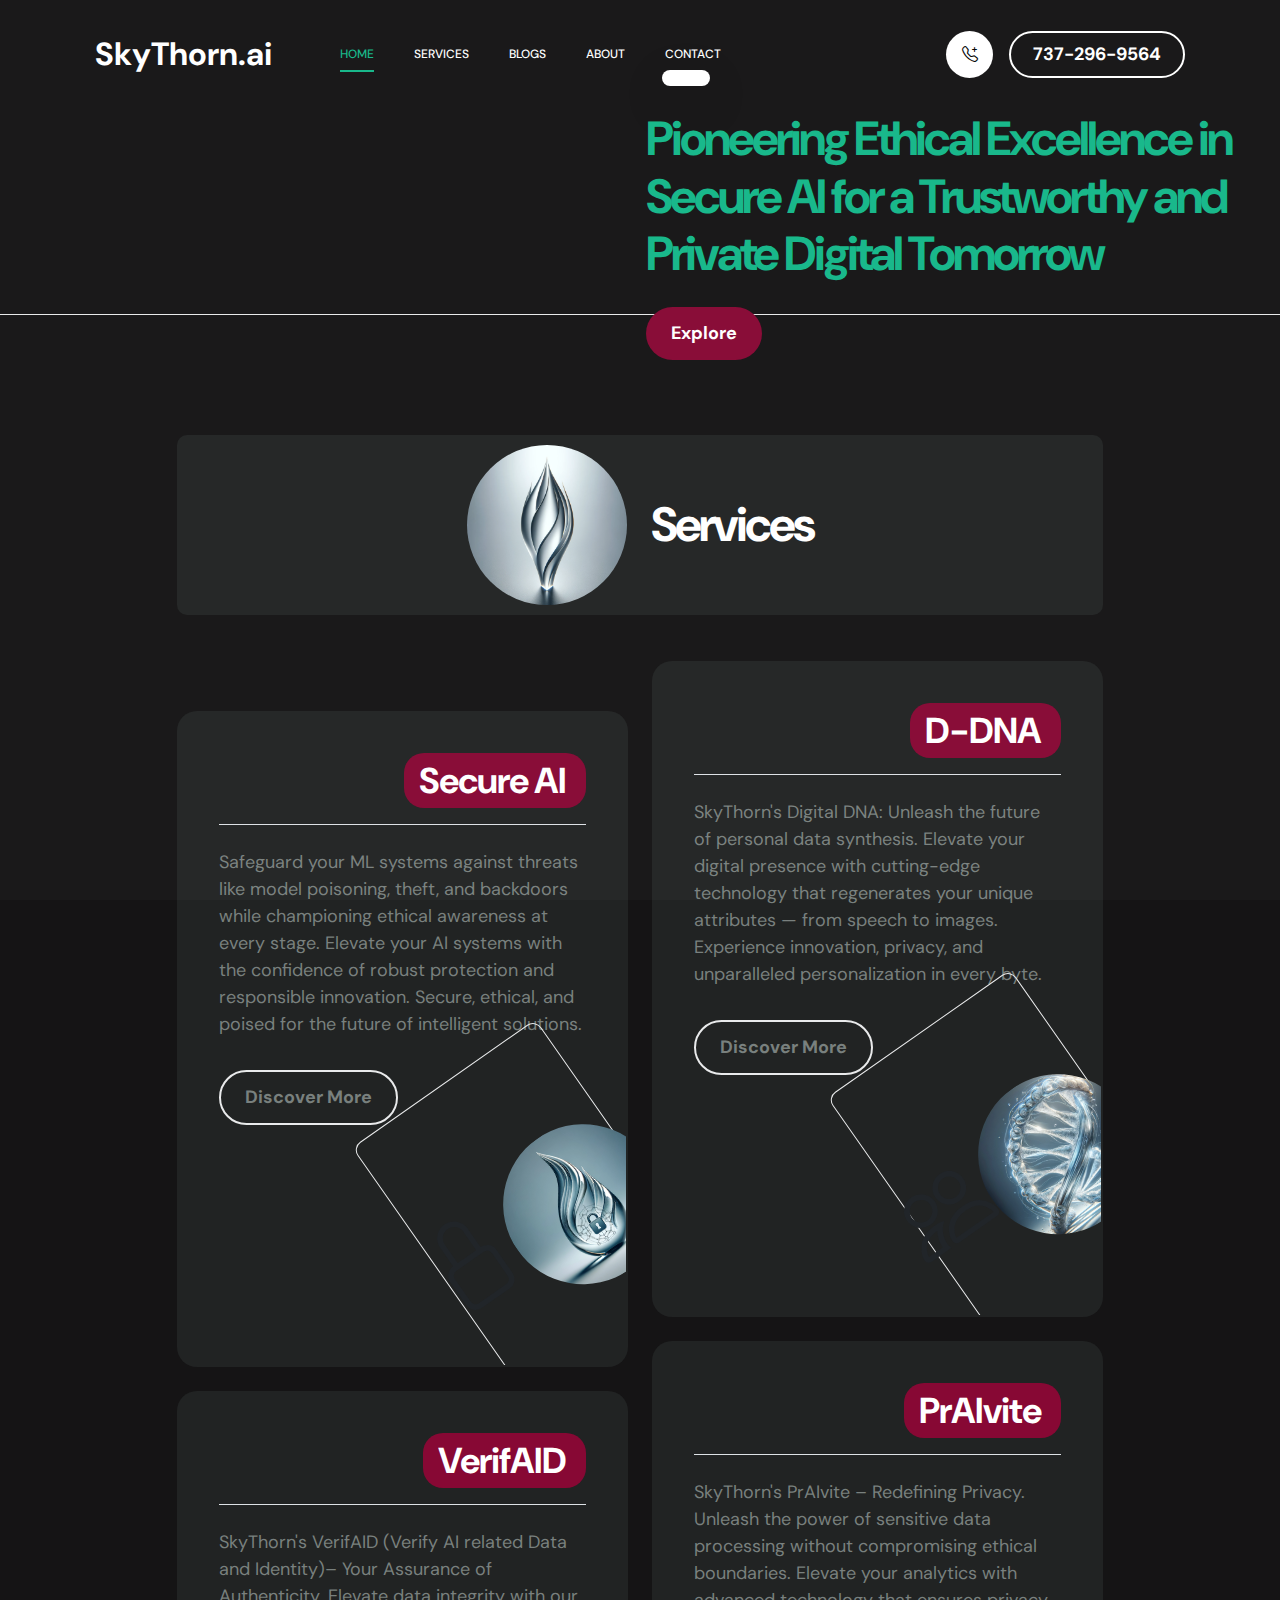
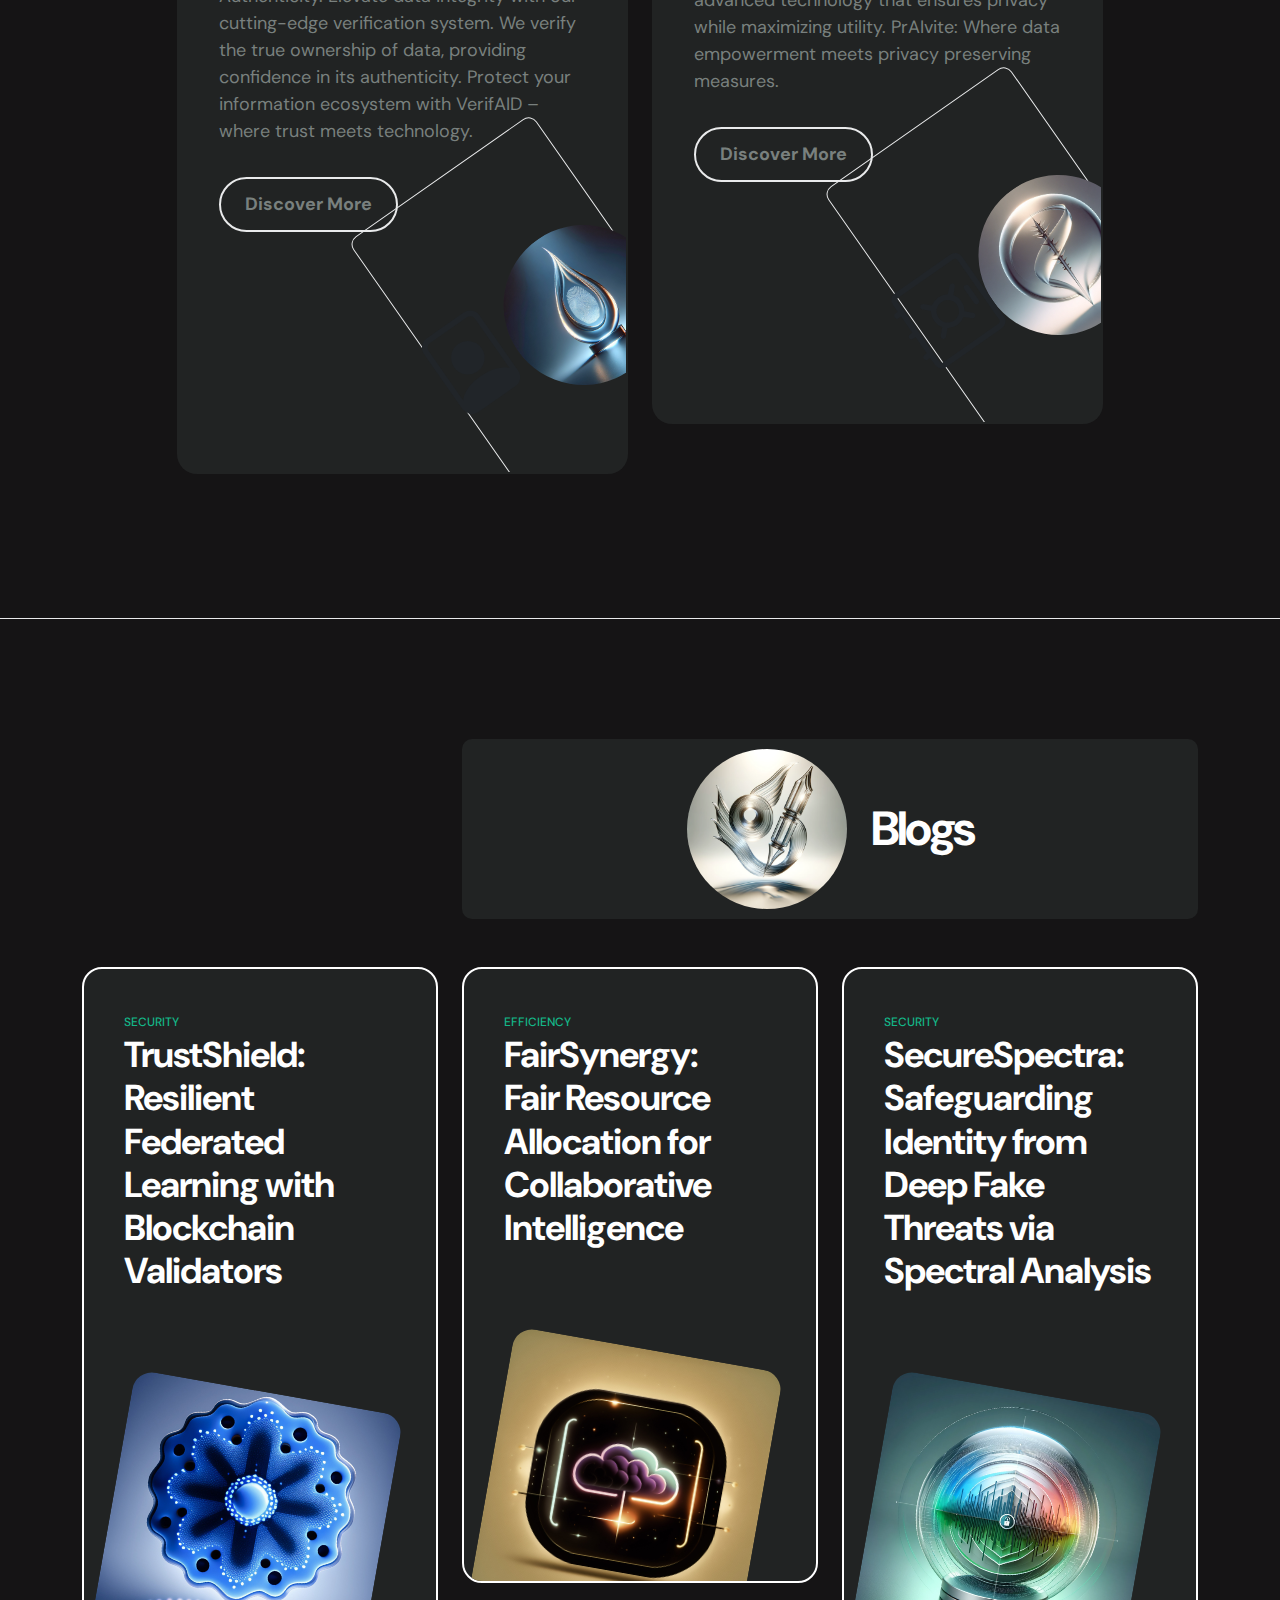
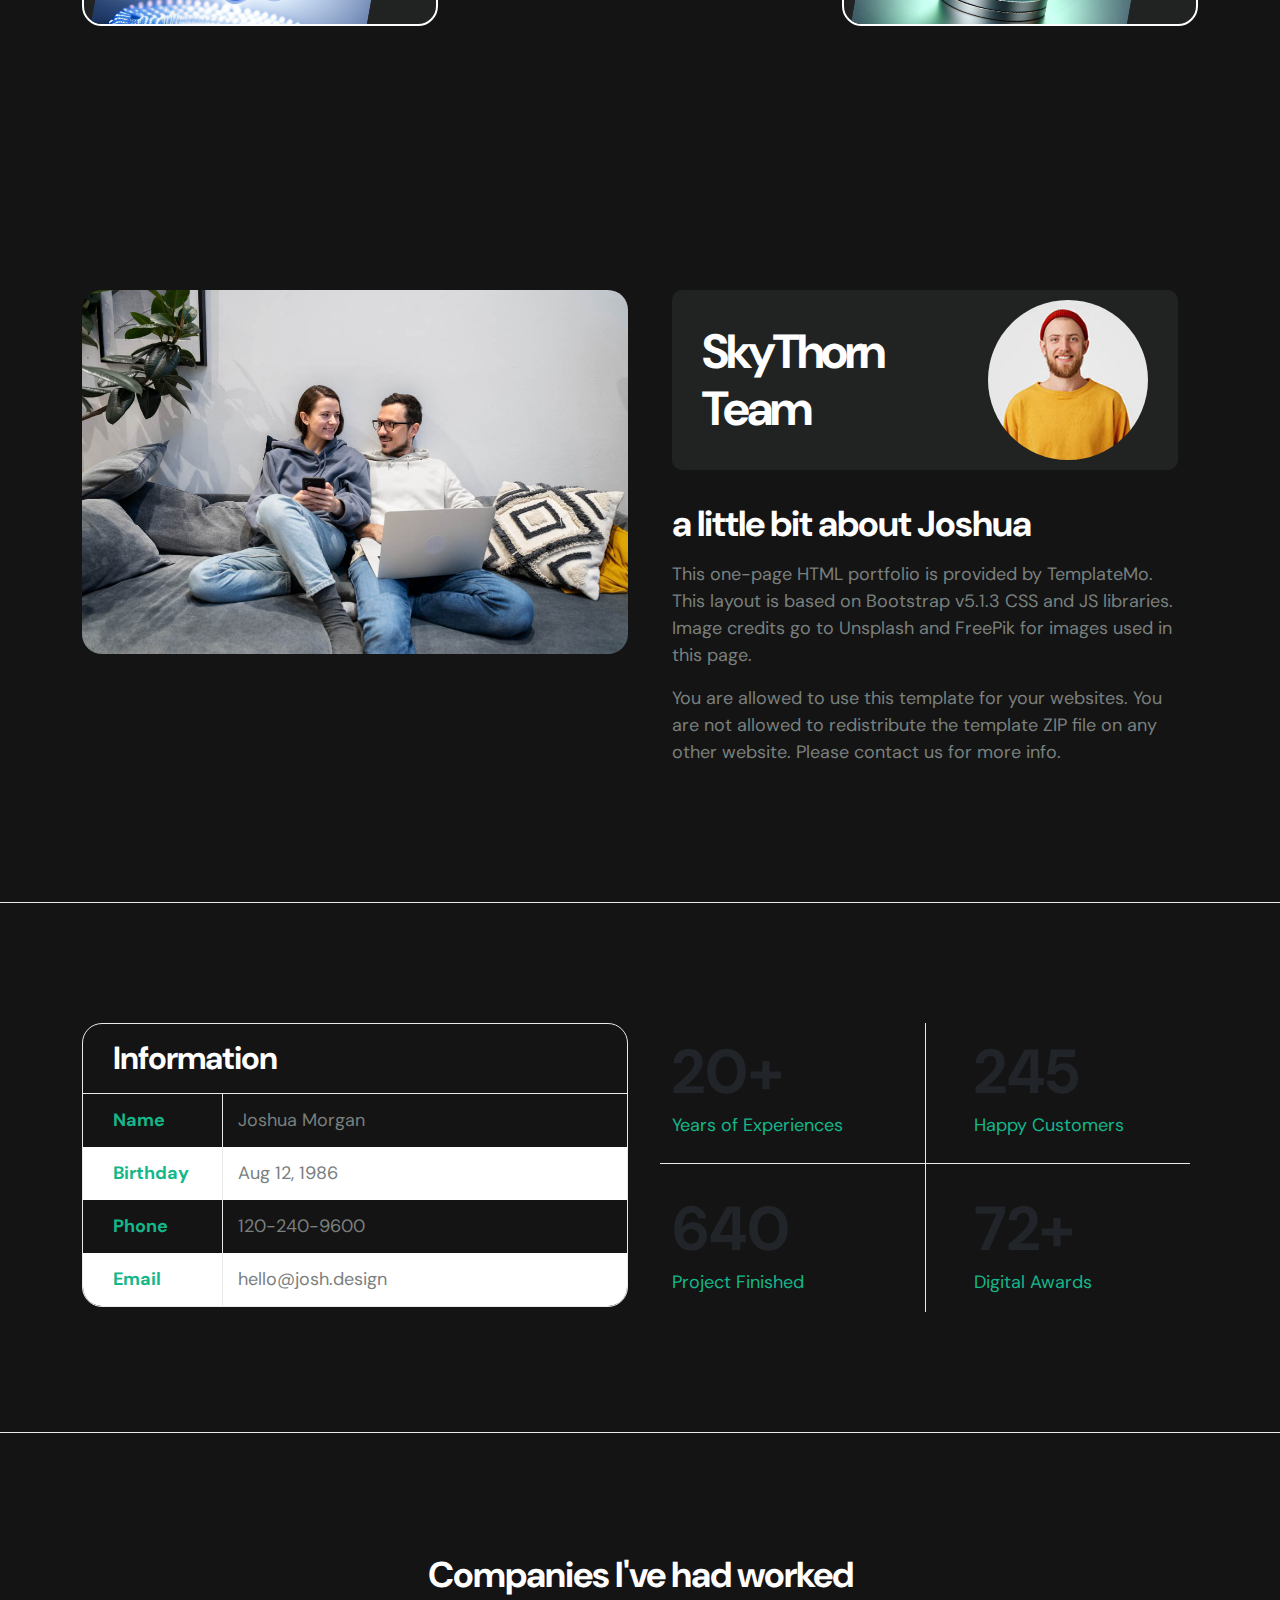
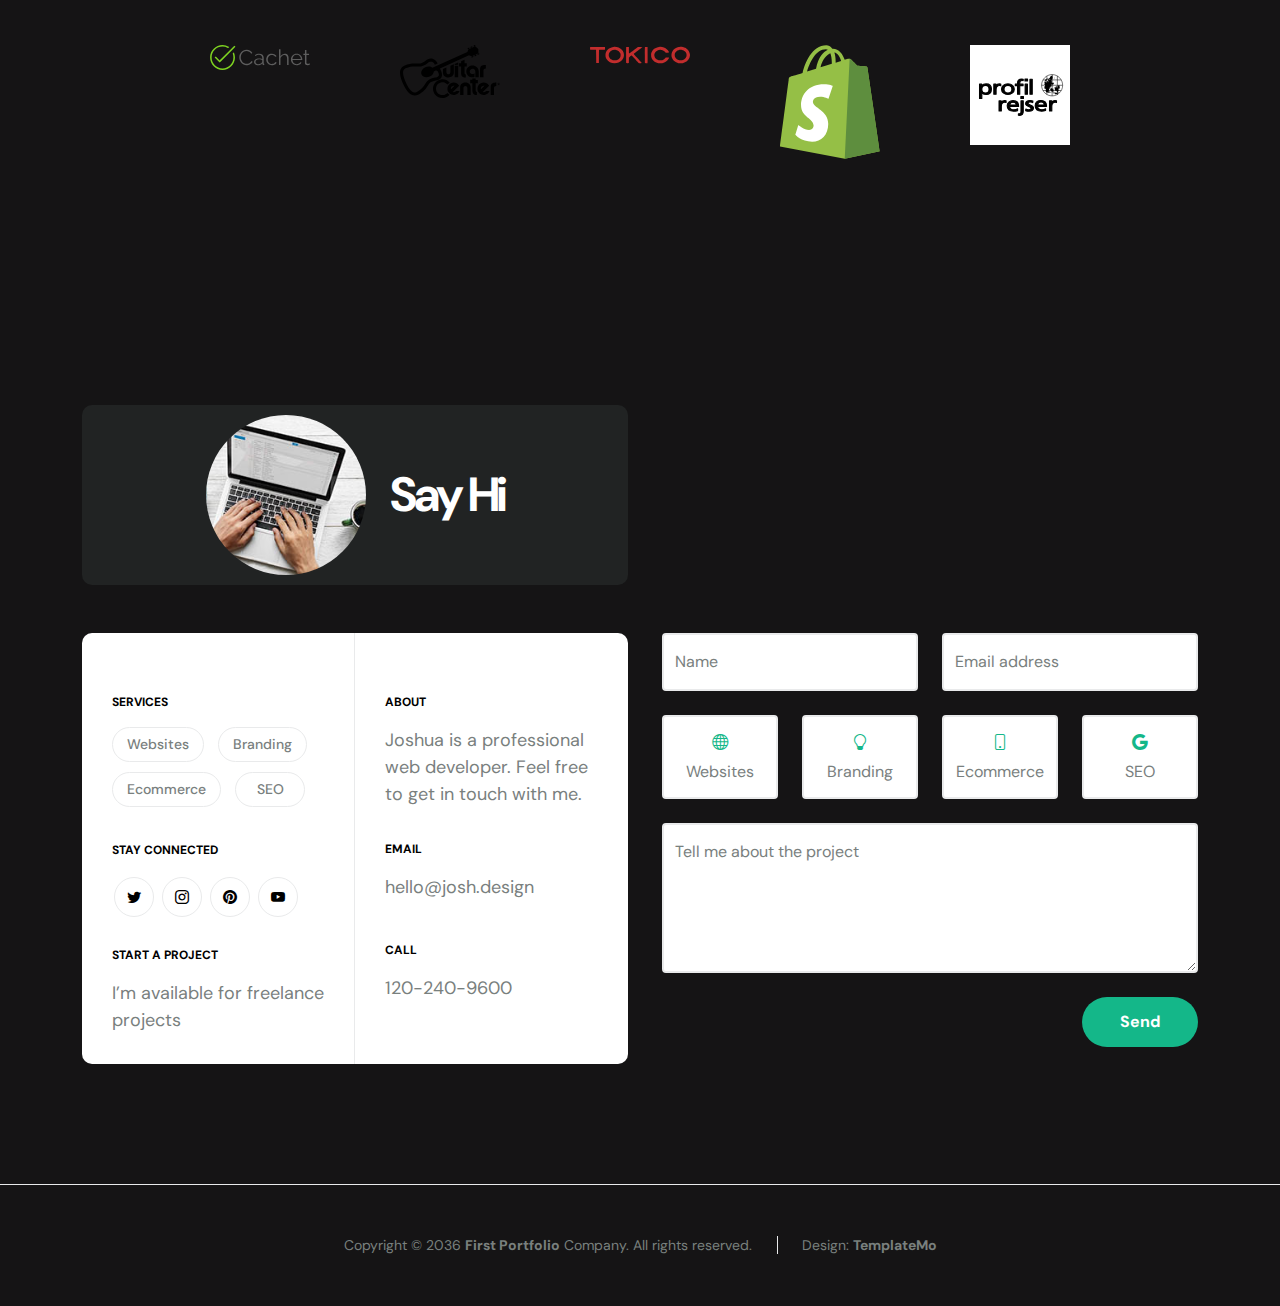
==== commit 5b4d330b: "init2commit" ====
--- a/index.html
+++ b/index.html
@@ -246,8 +246,8 @@
                                     <h3 class="projects-title">TrustShield: Resilient Federated Learning with Blockchain Validators</h3>
                                 </div>
 
-                                <a href="images/projects/nikhil-KO4io-eCAXA-unsplash.jpg" class="popup-image">
-                                    <img src="images/projects/nikhil-KO4io-eCAXA-unsplash.jpg" class="projects-image img-fluid" alt="">
+                                <a href="images/projects/trustshield.jpg" class="popup-image">
+                                    <img src="images/projects/trustshield.jpg" class="projects-image img-fluid" alt="">
                                 </a>
                             </div>
                         </div>
@@ -260,8 +260,8 @@
                                     <h3 class="projects-title">FairSynergy:<br> Fair Resource Allocation for Collaborative Intelligence</h3>
                                 </div>
 
-                                <a href="images/projects/the-5th-IQYR7N67dhM-unsplash.jpg" class="popup-image">
-                                    <img src="images/projects/the-5th-IQYR7N67dhM-unsplash.jpg" class="projects-image img-fluid" alt="">
+                                <a href="images/projects/fairsynergy.jpg" class="popup-image">
+                                    <img src="images/projects/fairsynergy.jpg" class="projects-image img-fluid" alt="">
                                 </a>
                             </div>
                         </div>
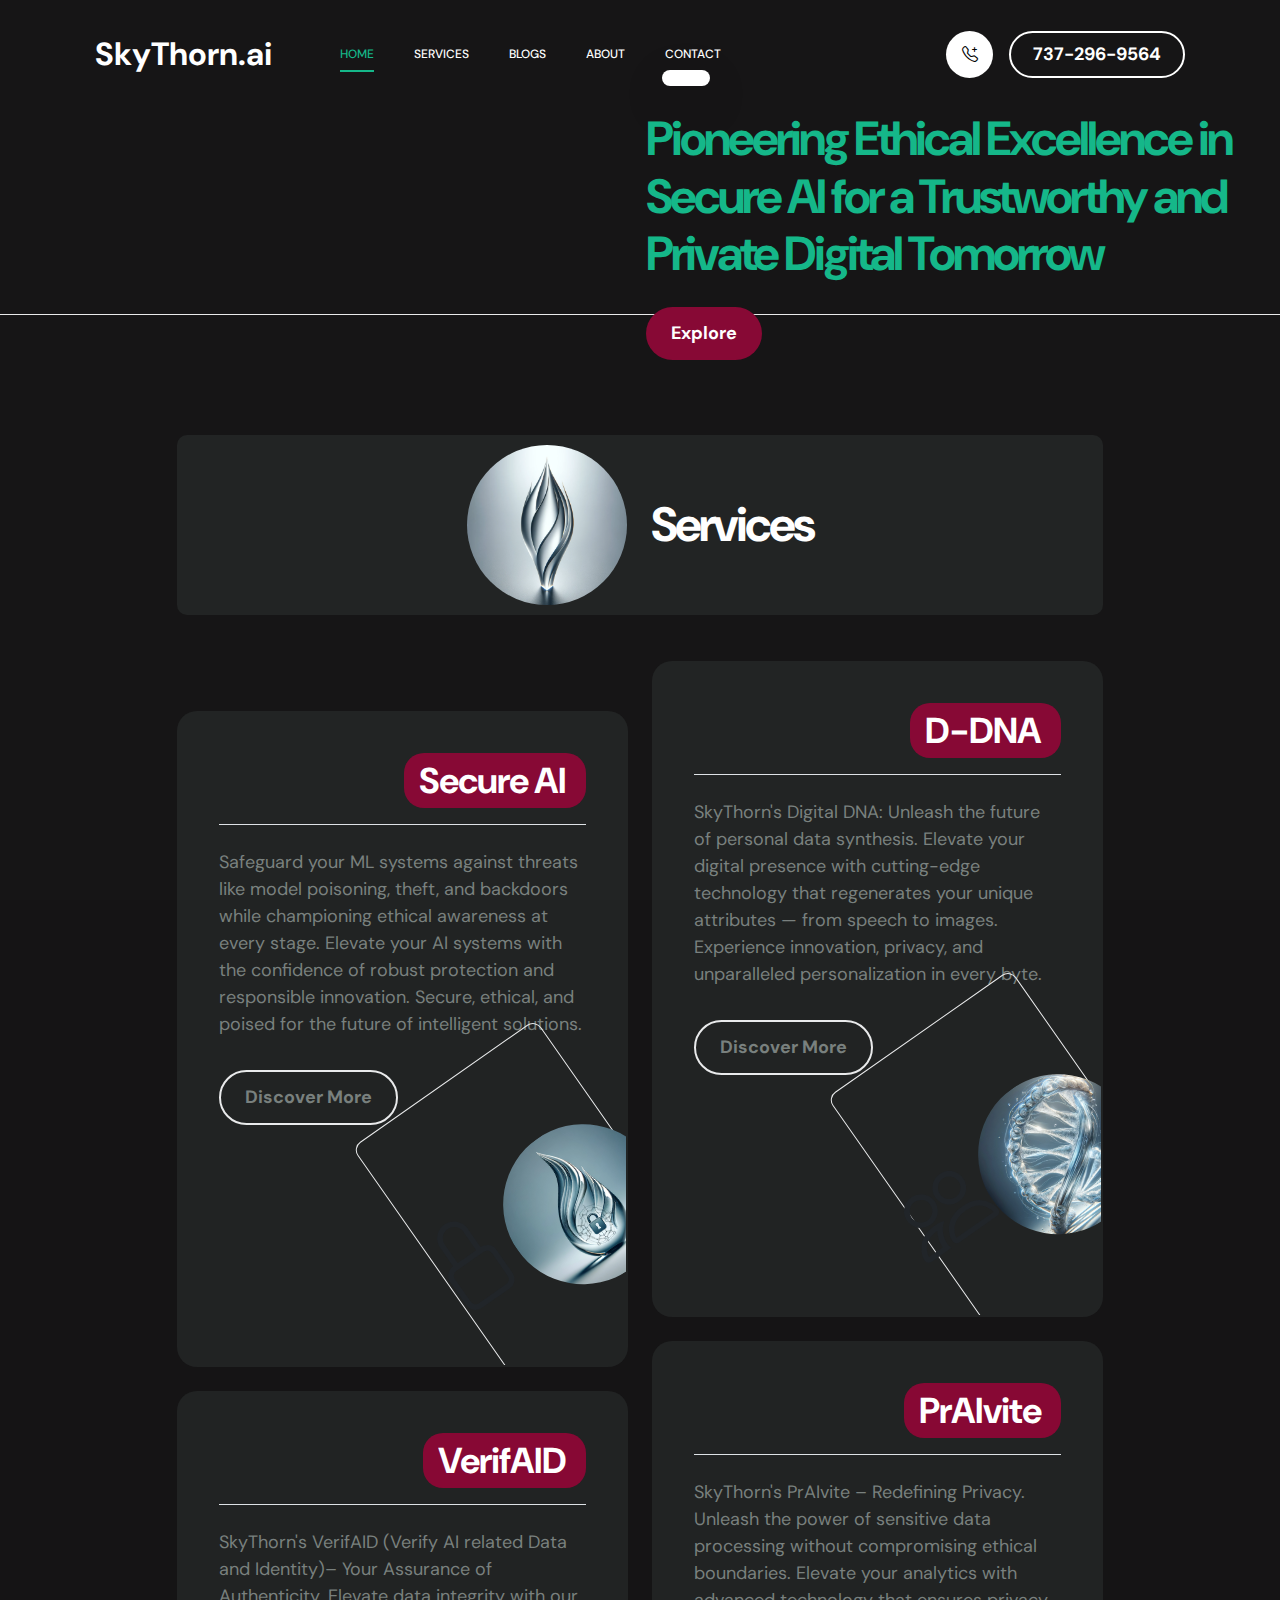
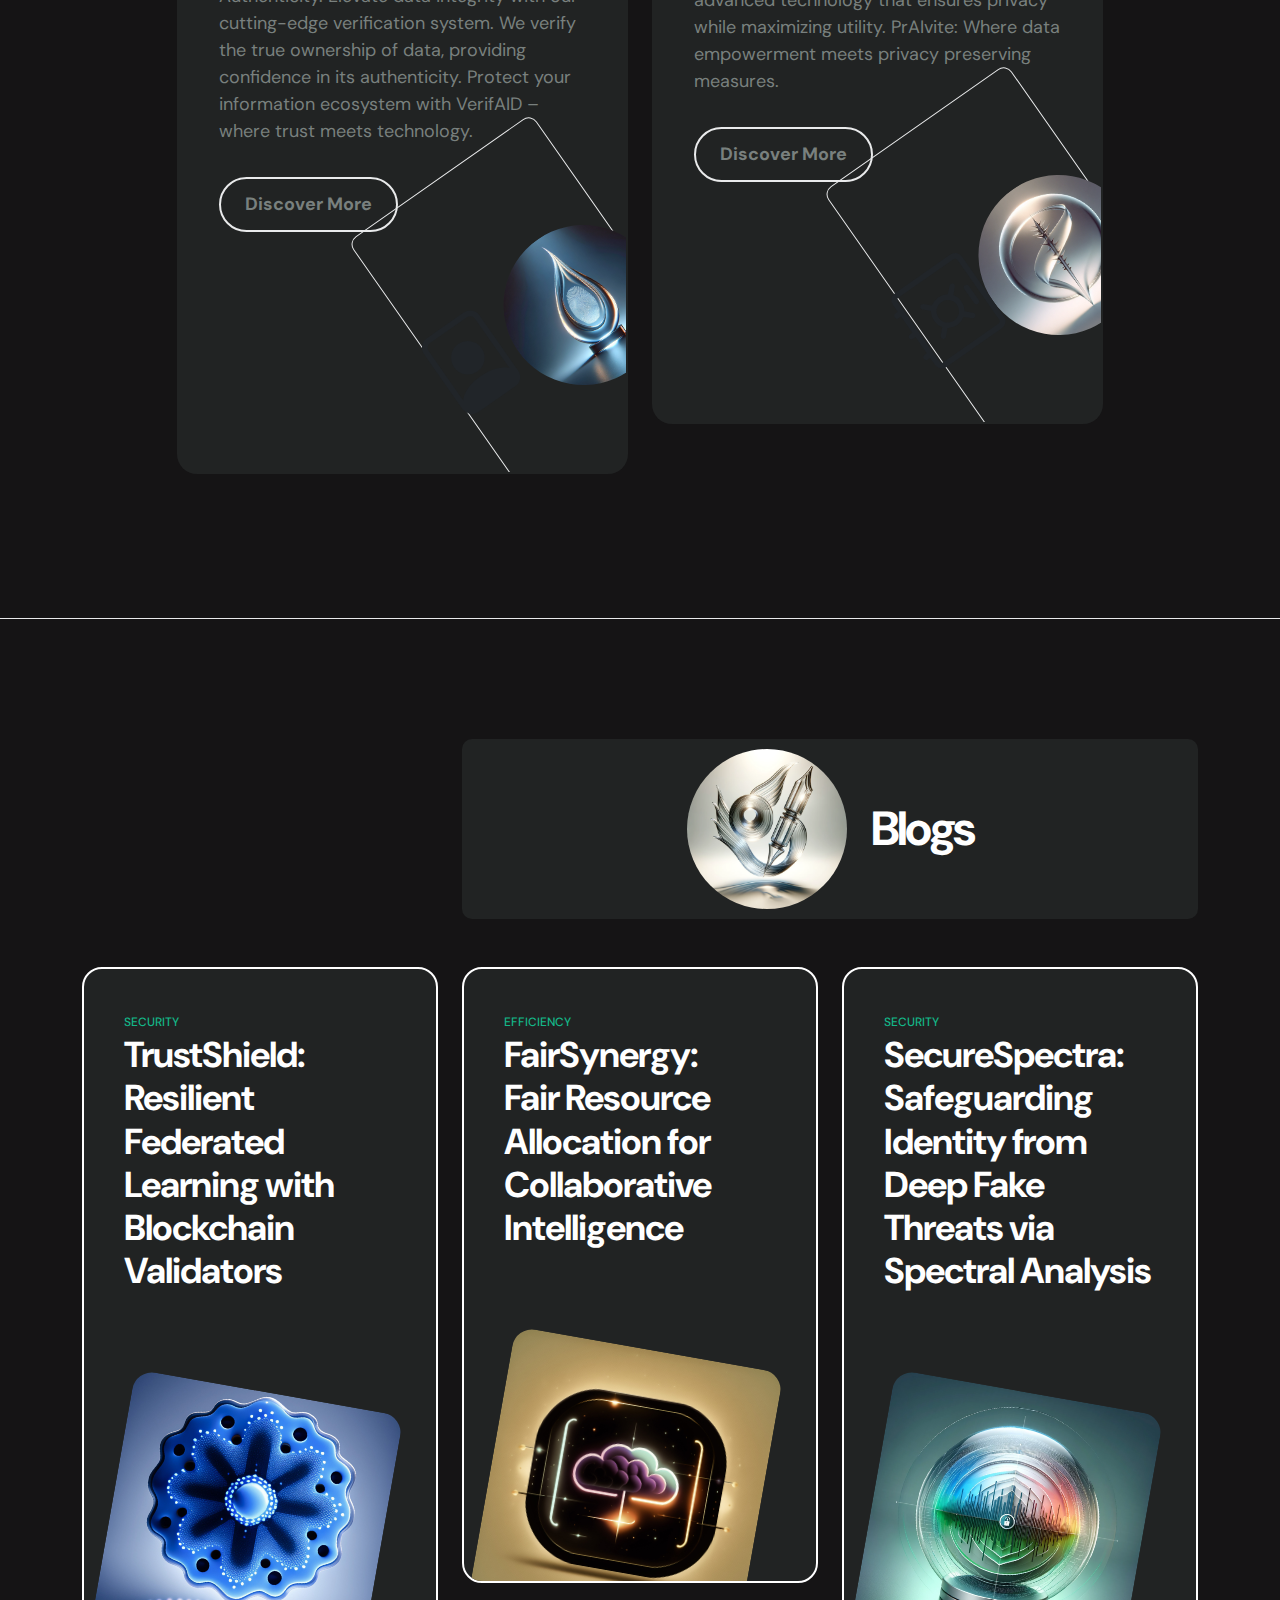
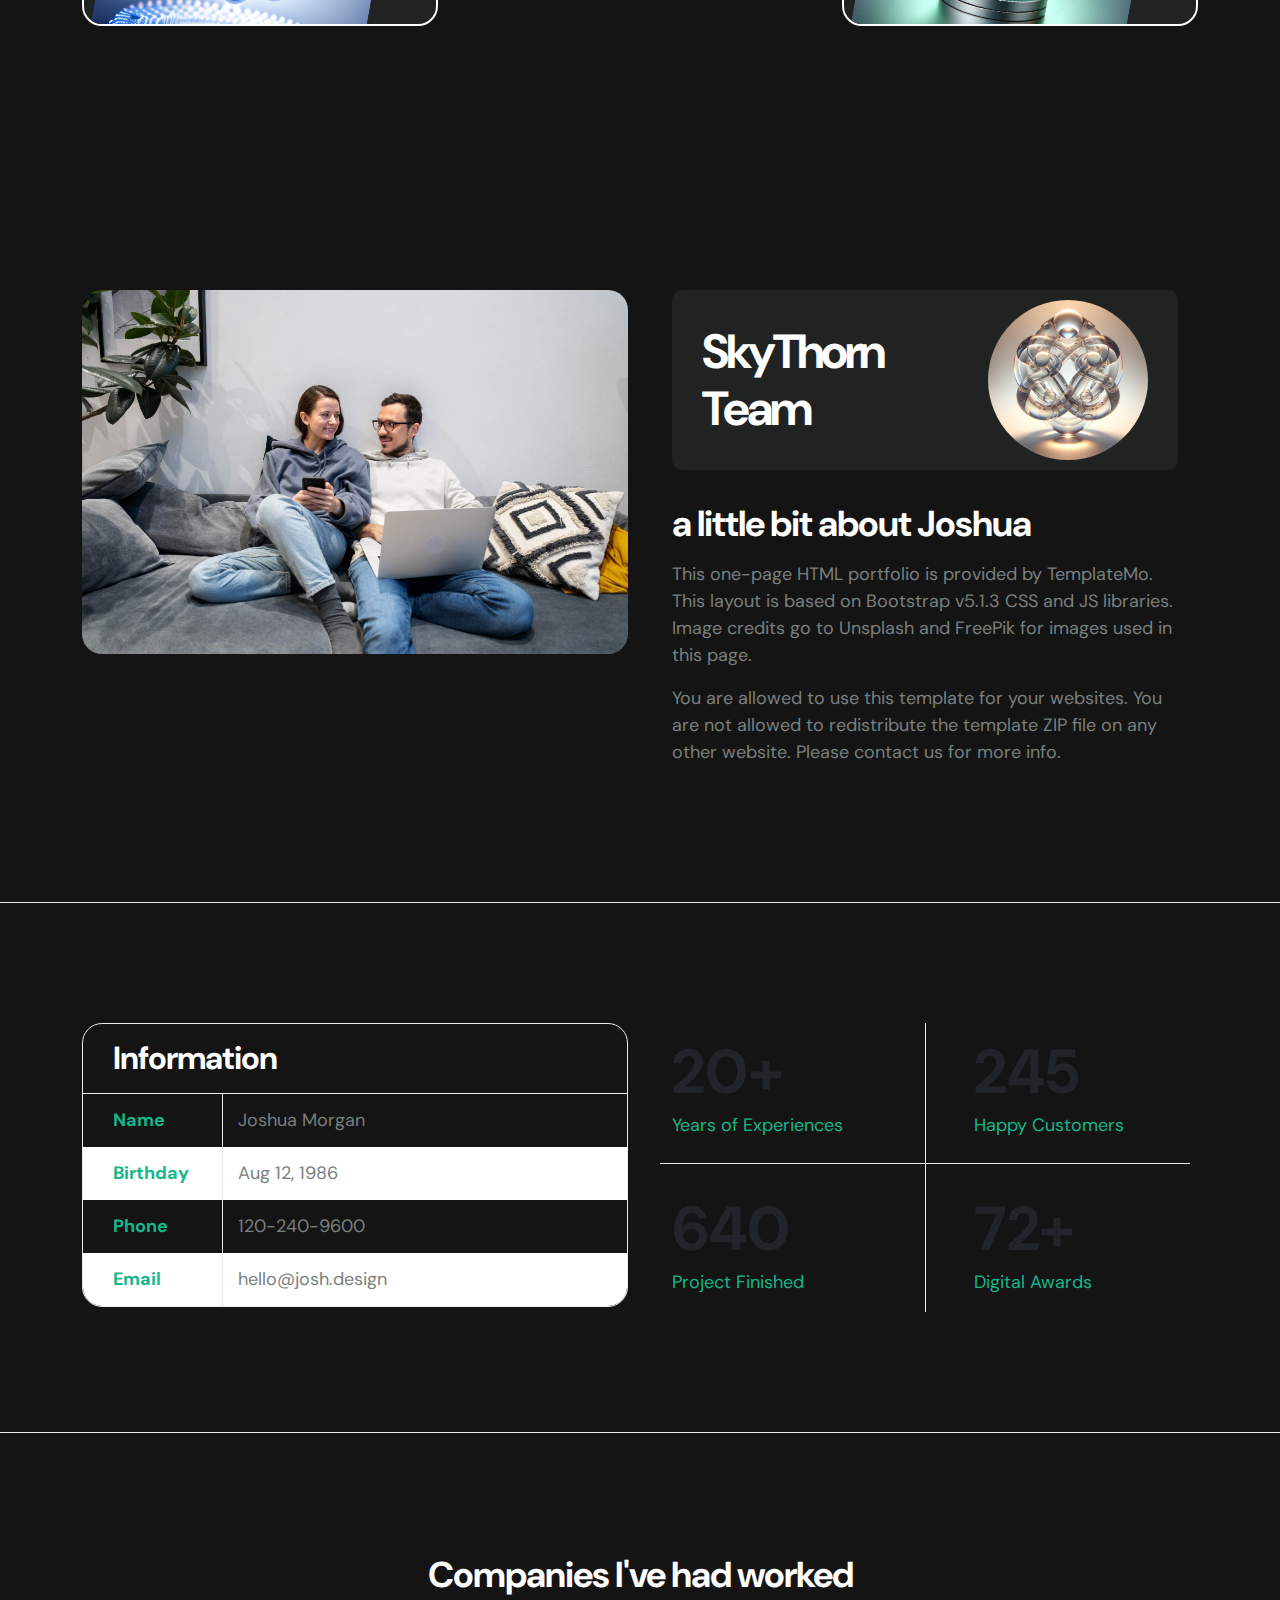
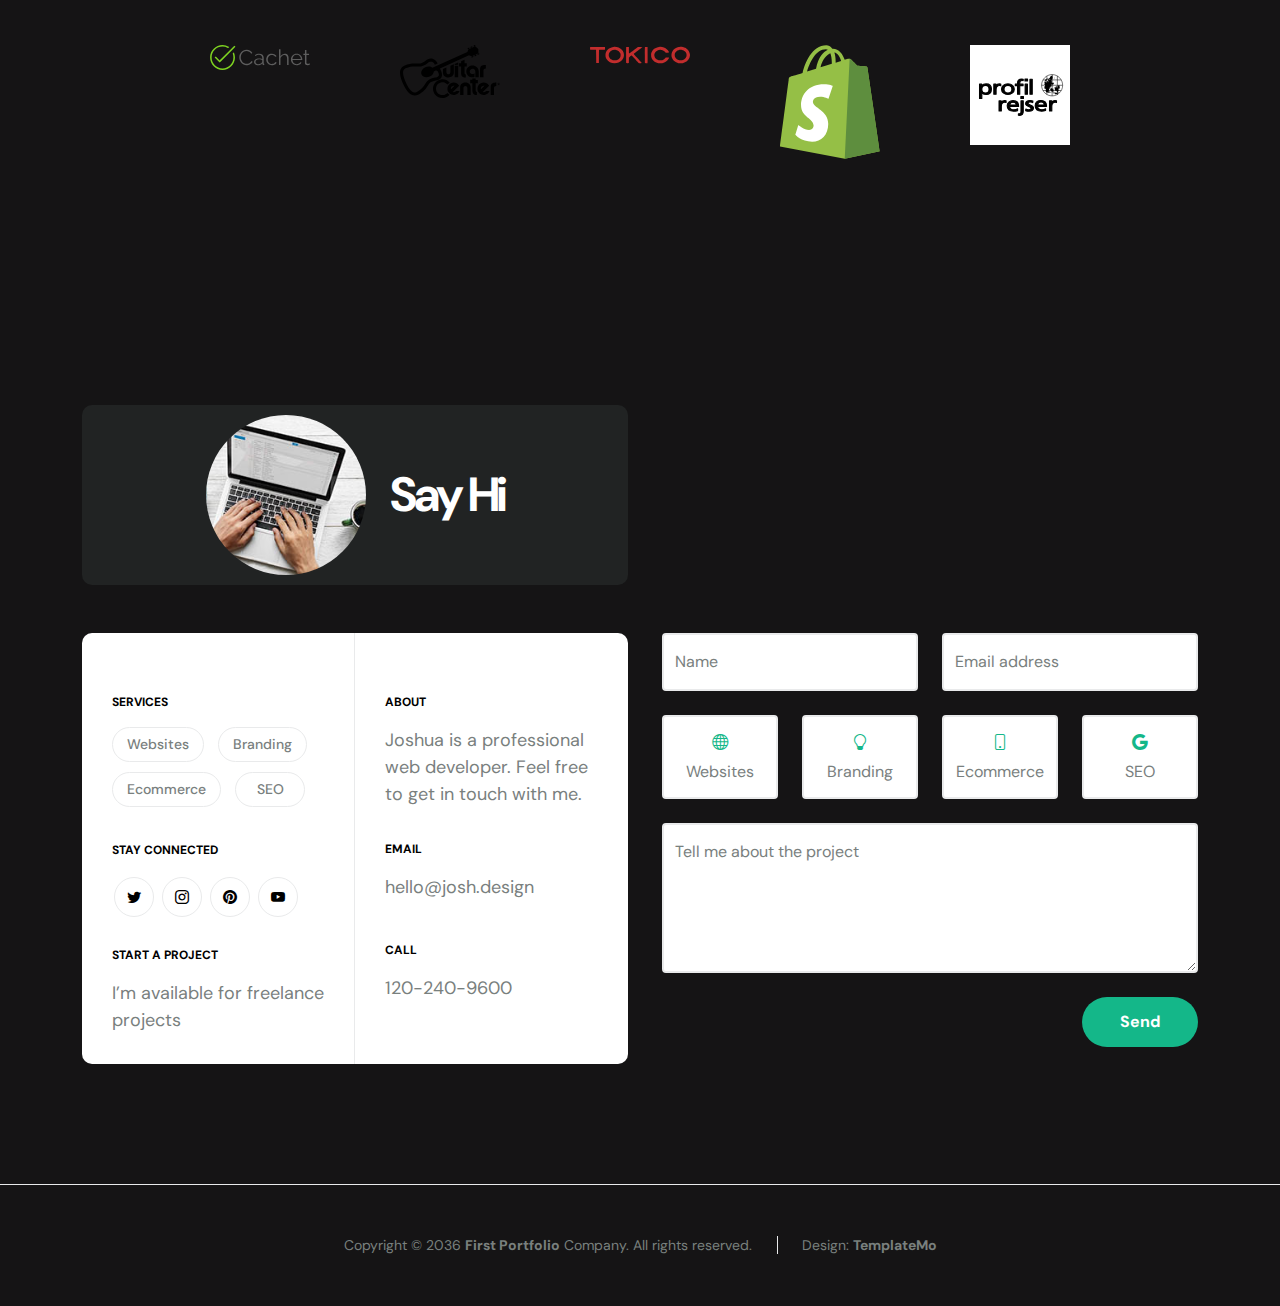
==== commit a8a64b5b: "init2commit" ====
--- a/index.html
+++ b/index.html
@@ -30,12 +30,12 @@
             #video-container {
                 position: relative;
                 width: 100%;
-                max-width: 800px;
+                max-width: auto;
                 margin: 0 auto;
             }
     
             video {
-                width: 240%;
+                width: 210%;
                 height: auto;
                 display: block;
             }
@@ -298,7 +298,7 @@
                                 <div class="section-title-wrap d-flex justify-content-end align-items-center mb-4">
                                     <h2 class="text-white me-4 mb-0">SkyThorn Team</h2>
 
-                                    <img src="images/happy-bearded-young-man.jpg" class="avatar-image img-fluid" alt="">
+                                    <img src="images/team.png" class="avatar-image img-fluid" alt="">
                                 </div>
 
                                 <h3 class="pt-2 mb-3">a little bit about Joshua</h3>
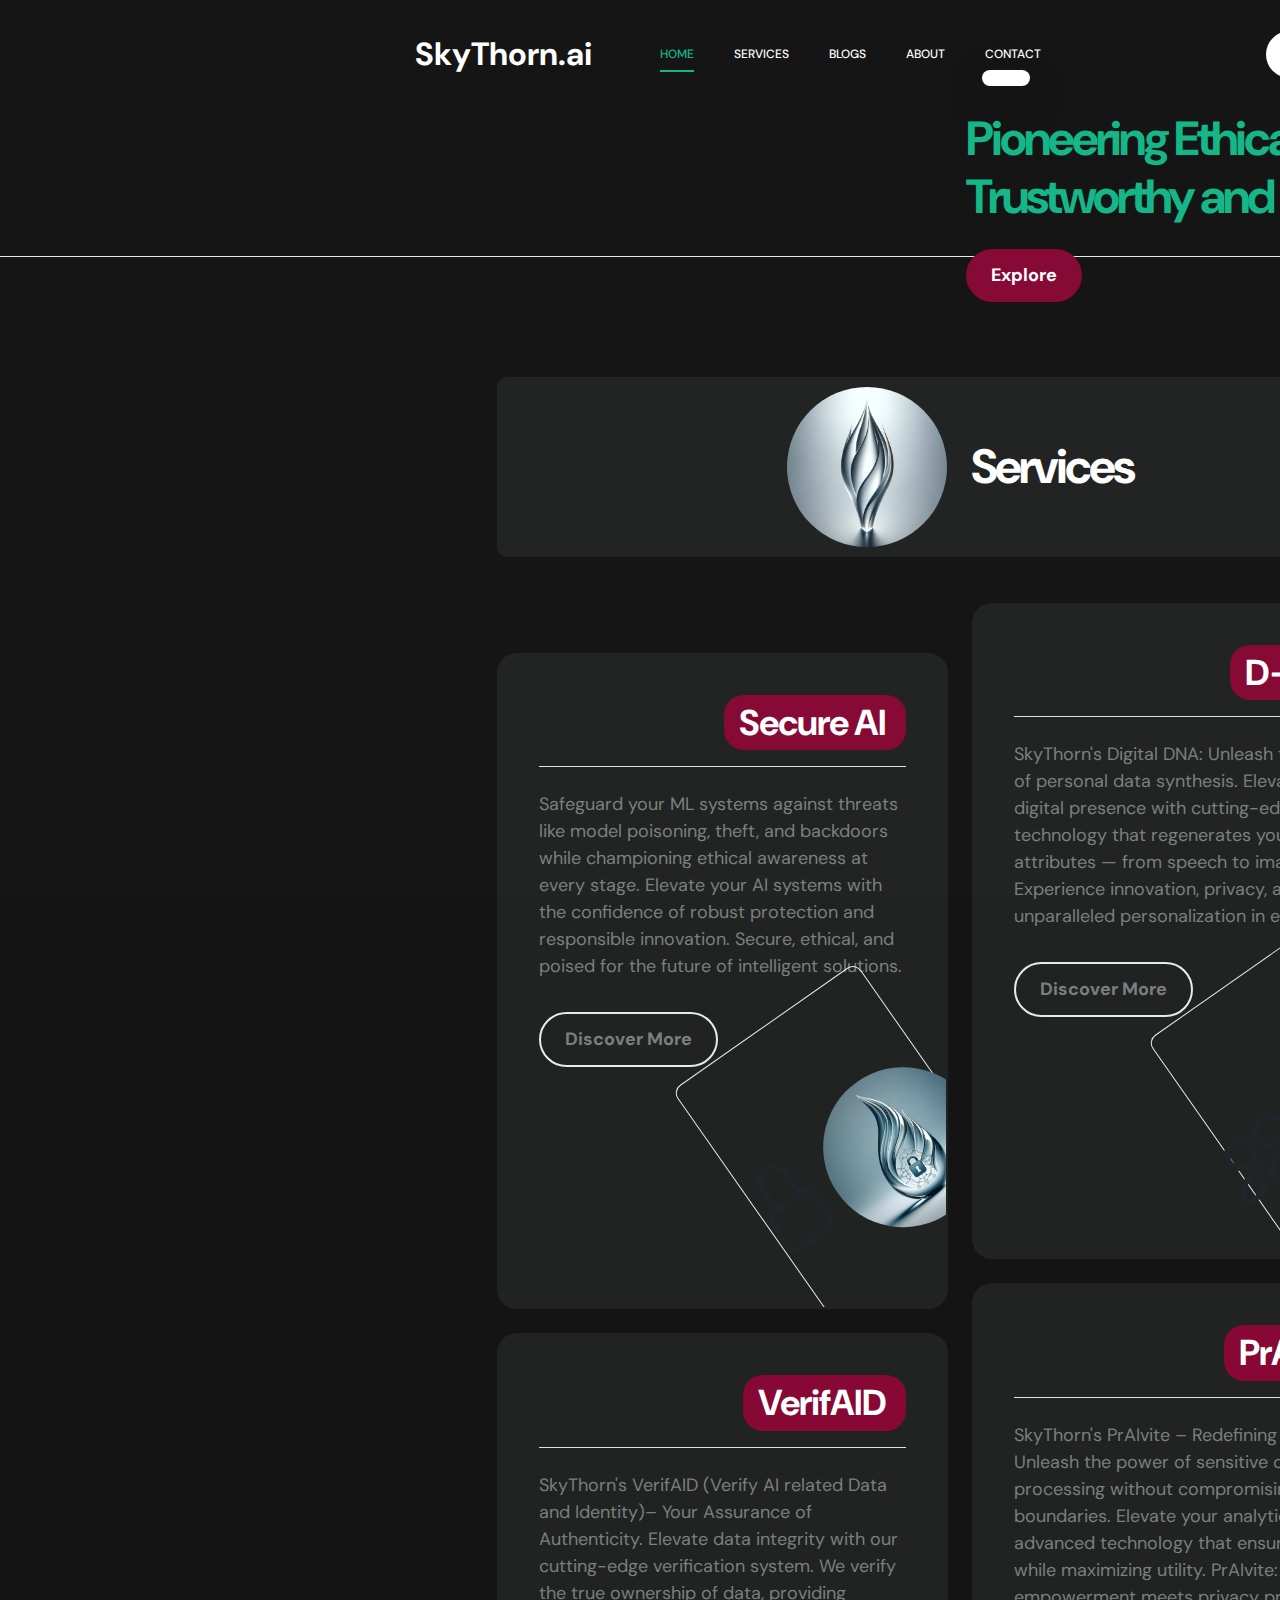
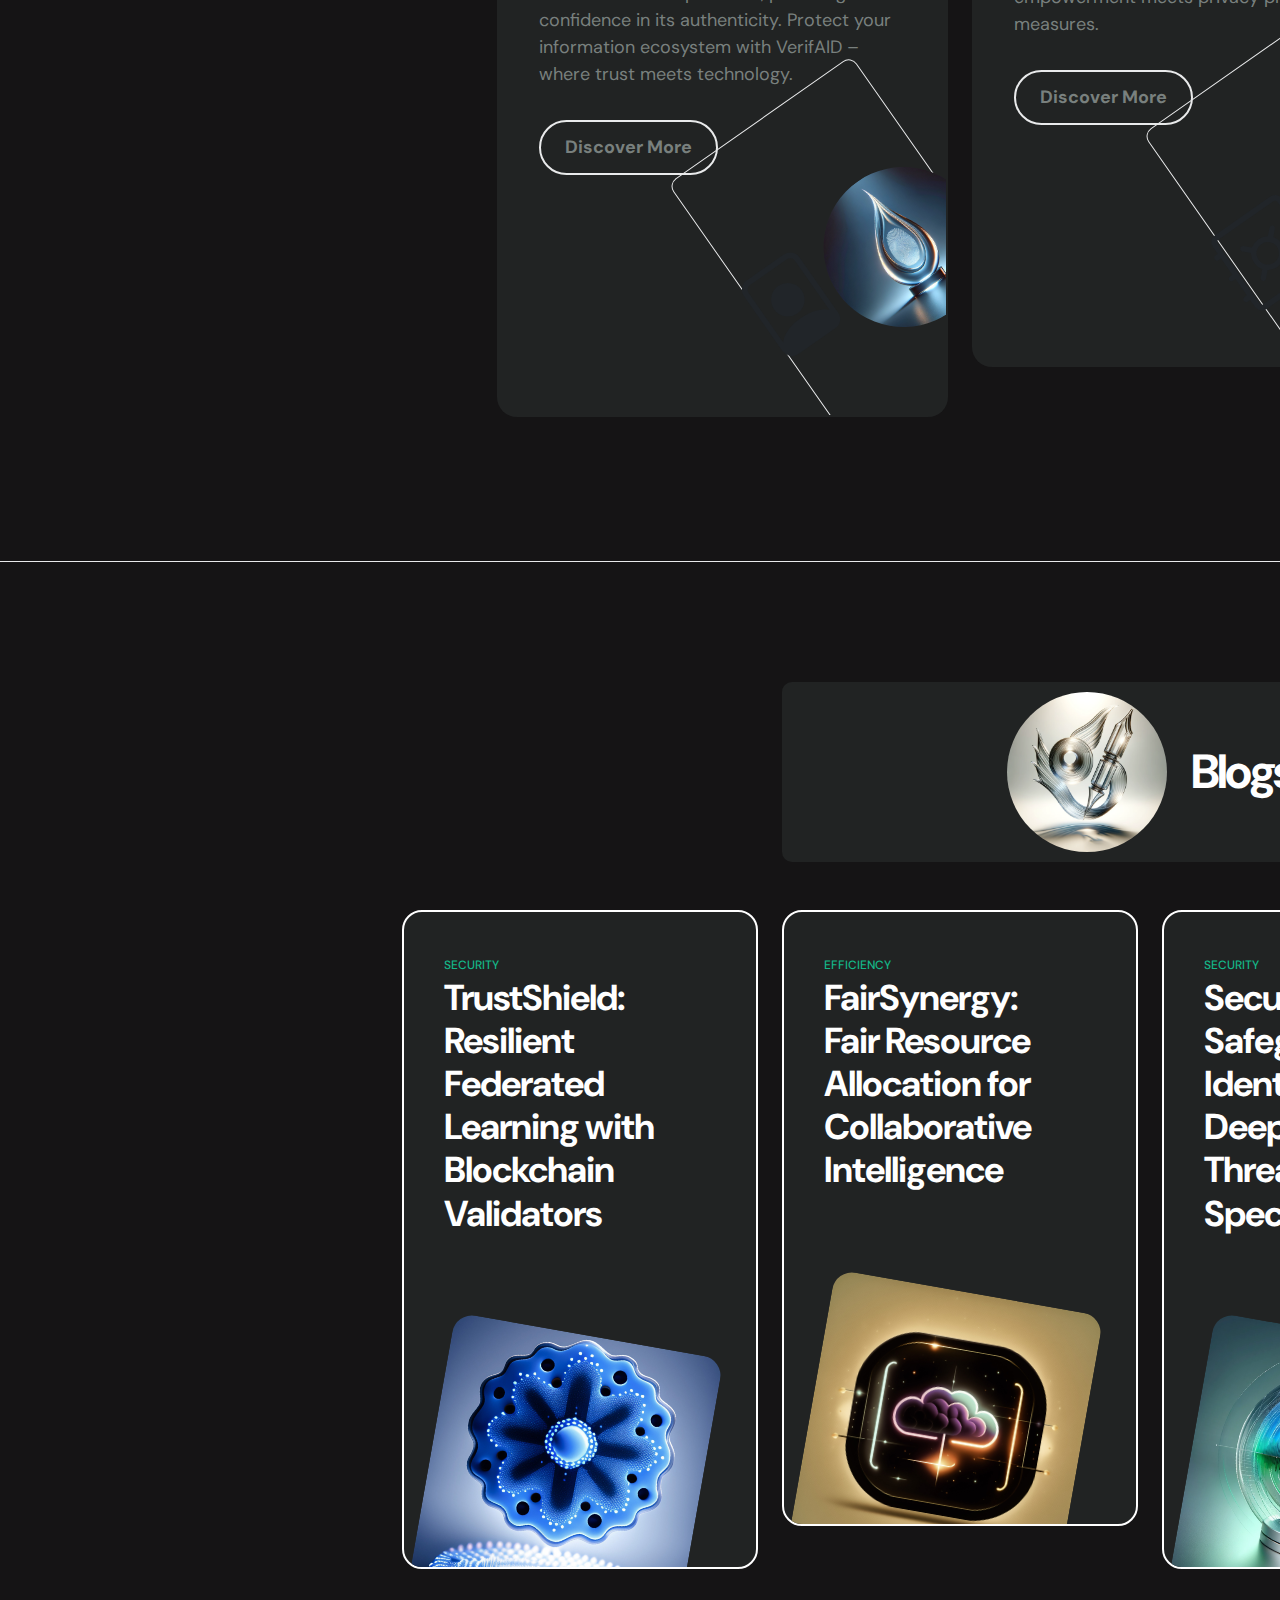
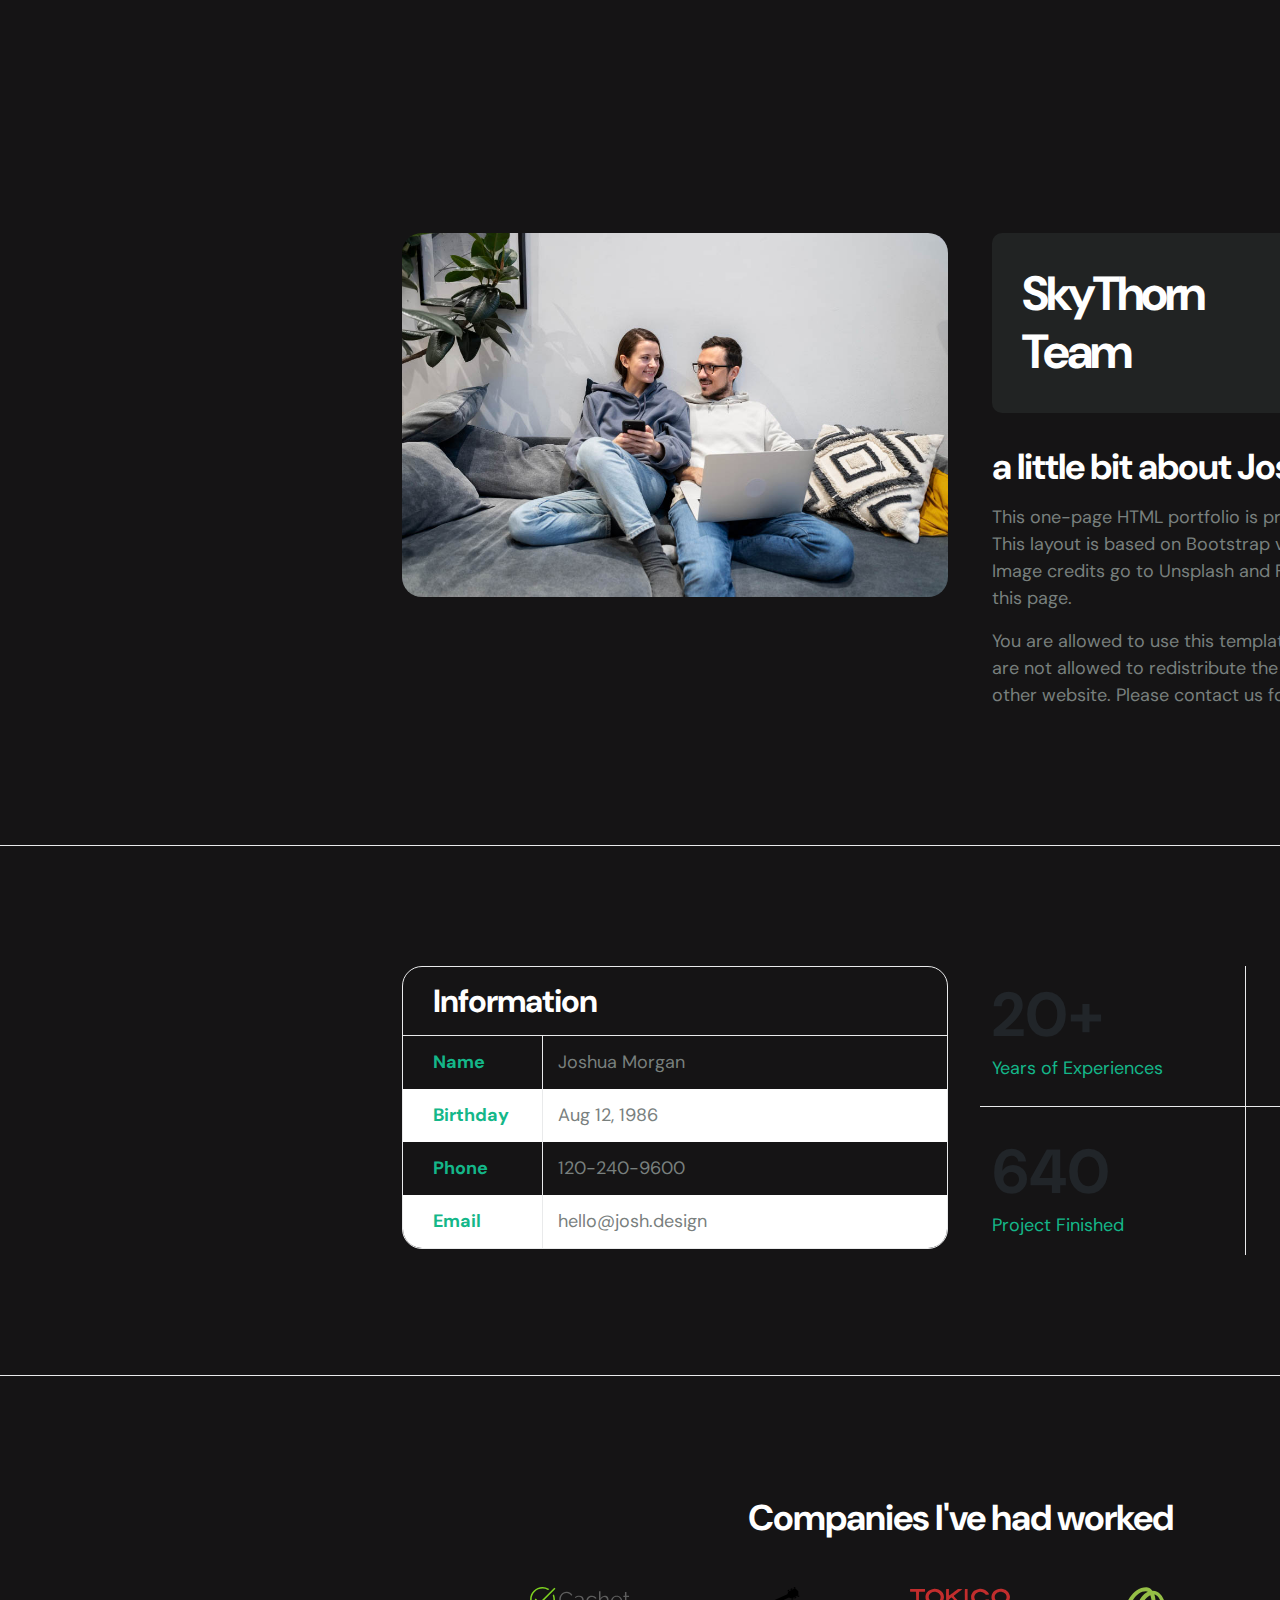
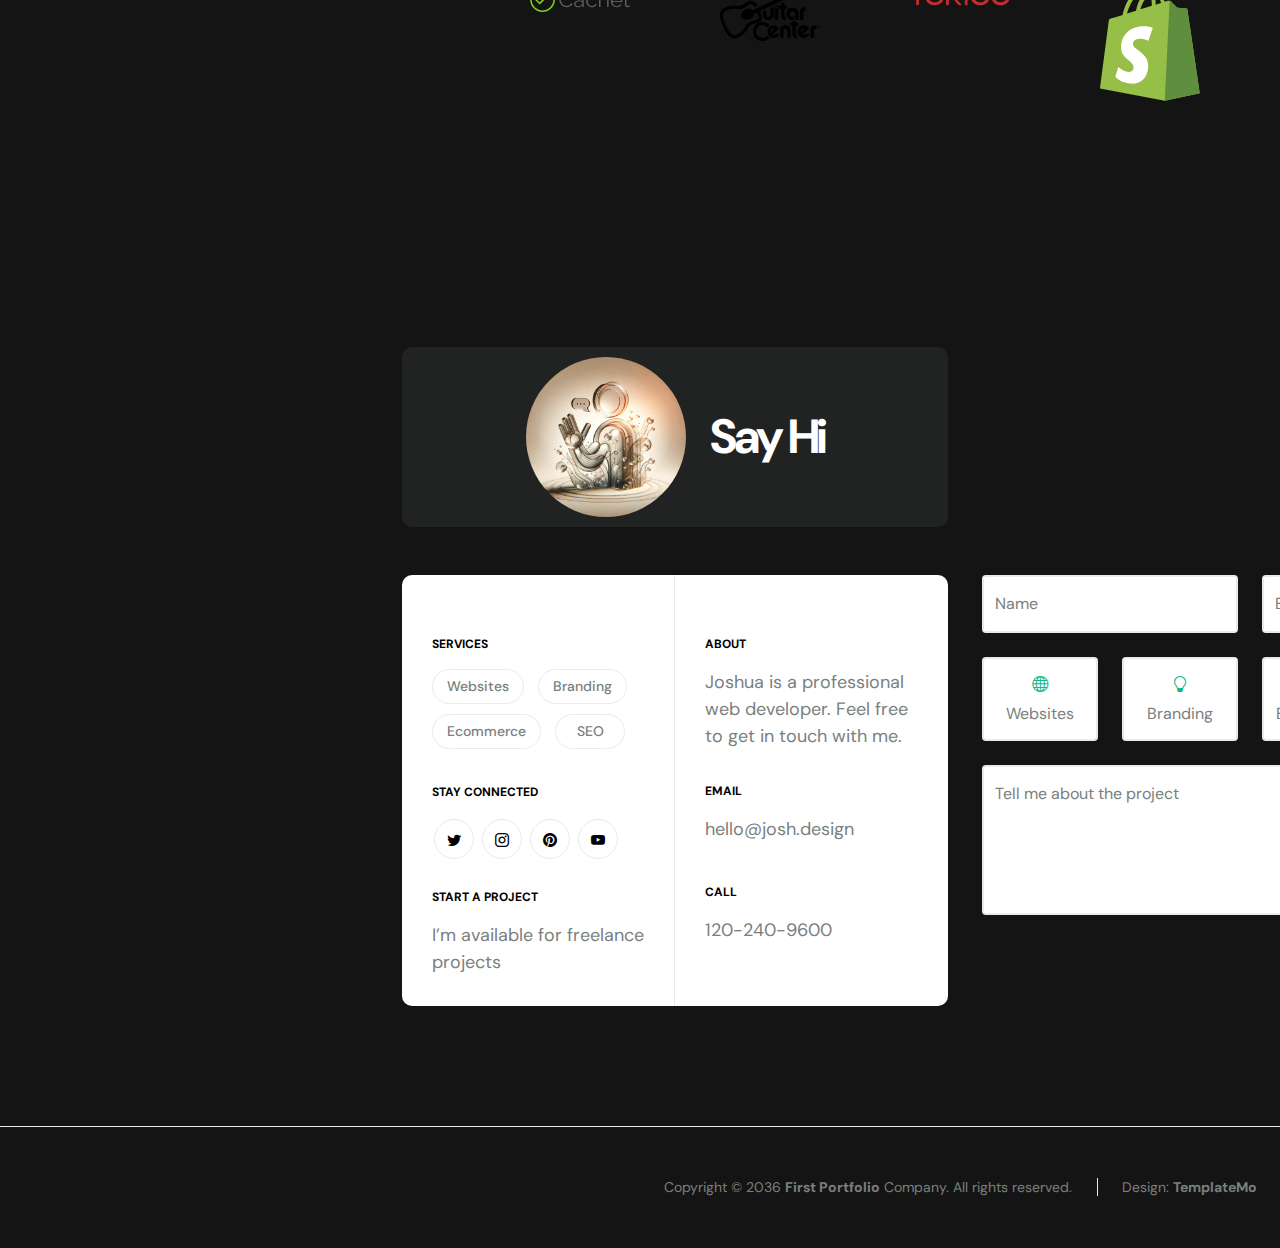
==== commit d2ca87ca: "init2commit" ====
--- a/index.html
+++ b/index.html
@@ -420,7 +420,7 @@
 
                             <div class="col-lg-6 col-md-8 col-12">
                                 <div class="section-title-wrap d-flex justify-content-center align-items-center mb-5">
-                                    <img src="images/aerial-view-man-using-computer-laptop-wooden-table.jpg" class="avatar-image img-fluid" alt="">
+                                    <img src="images/contactus.png" class="avatar-image img-fluid" alt="">
 
                                     <h2 class="text-white ms-4 mb-0">Say Hi</h2>
                                 </div>
--- a/css/templatemo-first-portfolio-style.css
+++ b/css/templatemo-first-portfolio-style.css
@@ -44,7 +44,8 @@
 
 body {
     background: var(--section-bg-color);
-    font-family: var(--body-font-family); 
+    font-family: var(--body-font-family);
+    width: 1920px; 
 }
 
 
